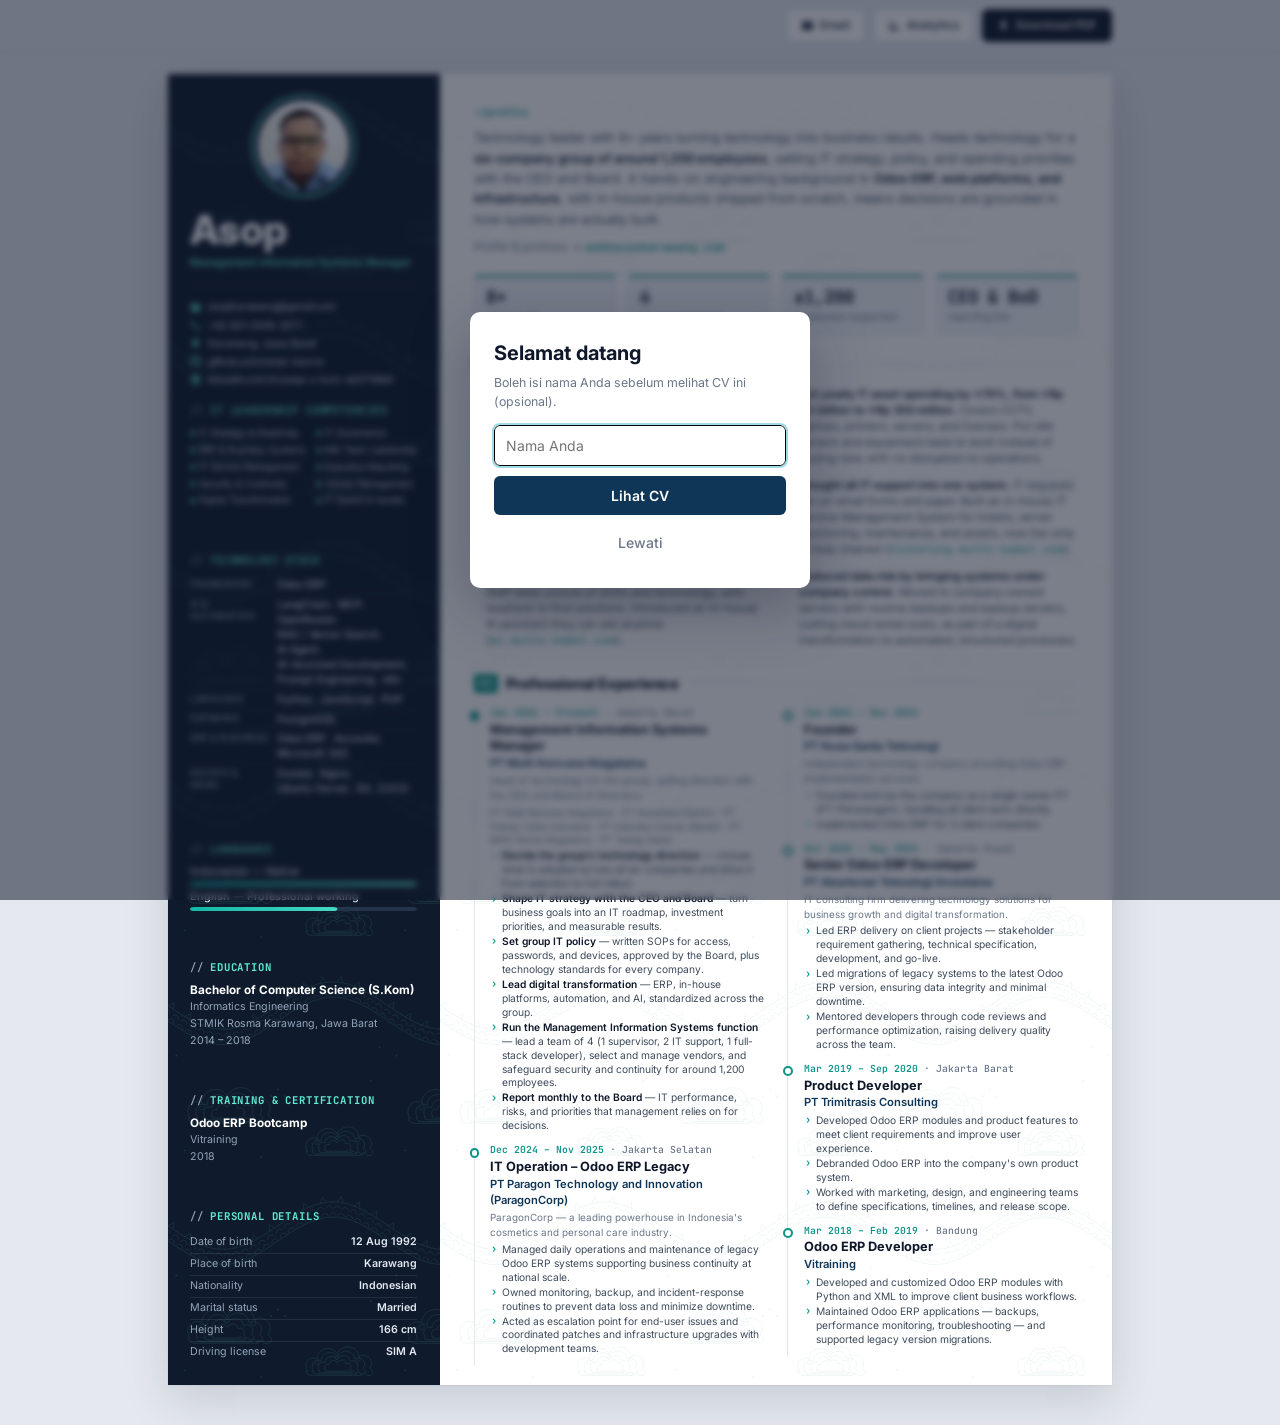
==== index.html @ 32ef5b6a "Revert professional headline under the name Restores the "Management Information Systems Manager" su" ====
<!DOCTYPE html>
<html lang="en">
<head>
<meta charset="UTF-8">
<meta name="viewport" content="width=device-width, initial-scale=1.0">
<title>Asop — Management Information Systems Manager</title>
<link rel="icon" type="image/svg+xml" href="data:image/svg+xml,%3Csvg xmlns='http://www.w3.org/2000/svg' viewBox='0 0 24 24'%3E%3Crect width='24' height='24' rx='5' fill='%230f3557'/%3E%3Cpath fill='%23fff' d='M6 4h8l4 4v12H6V4z' opacity='.95'/%3E%3Cpath fill='%230e8ba1' d='M14 4l4 4h-4V4z'/%3E%3Crect x='8' y='11' width='8' height='1.4' fill='%230f3557'/%3E%3Crect x='8' y='14' width='8' height='1.4' fill='%230f3557'/%3E%3Crect x='8' y='17' width='5' height='1.4' fill='%230f3557'/%3E%3C/svg%3E">
<meta name="description" content="Curriculum Vitae of Asop — Management Information Systems Manager with 8+ years in ERP, digital transformation, and in-house platforms, heading technology for a six-company group of around 1,200 employees.">
<meta name="author" content="Asop">
<meta property="og:title" content="Asop — Management Information Systems Manager">
<meta property="og:description" content="Management Information Systems Manager — 8+ years in ERP, digital transformation, and in-house platforms; heads technology for a six-company group.">
<meta property="og:type" content="profile">
<link rel="preconnect" href="https://fonts.googleapis.com">
<link rel="preconnect" href="https://fonts.gstatic.com" crossorigin>
<link href="https://fonts.googleapis.com/css2?family=Inter:wght@400;500;600;700;800&family=JetBrains+Mono:wght@500;600;700&display=swap" rel="stylesheet">
<style>
:root{
  --side:#0f1b2d;
  --side-2:#16263d;
  --side-ink:#e2e8f0;
  --side-soft:#94a3b8;
  --teal:#0d9488;
  --teal-lt:#5eead4;
  --navy:#0f3557;
  --ink:#0f172a;
  --body:#3f4b5c;
  --soft:#6b7789;
  --rule:#e2e8f0;
  --wash:#f1f5f9;
  --paper:#fff;
  --canvas:#e5e9ef;
  --mono:'JetBrains Mono',ui-monospace,SFMono-Regular,Menlo,Consolas,monospace;
  --scale:.84;
  --page-w:210mm;
  --side-w:72mm;
}
*{box-sizing:border-box;margin:0;padding:0}
html{-webkit-text-size-adjust:100%}
body{font-family:'Inter',-apple-system,BlinkMacSystemFont,'Segoe UI',Roboto,sans-serif;
  background:var(--canvas);color:var(--body);font-size:9pt;line-height:1.5;-webkit-font-smoothing:antialiased}
a{color:inherit}
*{-webkit-print-color-adjust:exact;print-color-adjust:exact}

/* ============ toolbar ============ */
.toolbar{position:sticky;top:0;z-index:20;background:rgba(229,233,239,.92);
  backdrop-filter:blur(8px);border-bottom:1px solid #d3dae3}
.toolbar-in{max-width:var(--page-w);margin:0 auto;padding:9px 0;display:flex;gap:8px;justify-content:flex-end}
.btn{font:inherit;font-size:11.5px;font-weight:500;display:inline-flex;align-items:center;gap:6px;
  padding:7px 14px;border-radius:6px;cursor:pointer;text-decoration:none;border:1px solid transparent}
.btn svg{width:13px;height:13px;fill:currentColor}
.btn-primary{background:var(--side);color:#fff}
.btn-primary:hover{background:#0a1322}
.btn-ghost{background:#fff;color:var(--side);border-color:#c9d2dd}
.btn-ghost:hover{background:#f4f7fa}

/* ============ sheet: sidebar gelap + kolom utama ============ */
.sheet{position:relative;width:var(--page-w);margin:22px auto 40px;background:var(--paper);
  display:grid;grid-template-columns:var(--side-w) 1fr;
  box-shadow:0 1px 2px rgba(15,23,42,.05),0 16px 44px rgba(15,23,42,.14)}
/* latar sidebar sebagai elemen terpisah: di print dibuat fixed supaya ada di setiap halaman */
/* sidebar setinggi kolom utama; isinya direntangkan supaya tidak ada area kosong */
.side{position:relative;background:var(--side) url(batik-naga.svg) 0 0/220px repeat;color:var(--side-ink);padding:12mm 6mm 12mm;display:flex;flex-direction:column}
.side-rest{flex:1;display:flex;flex-direction:column;justify-content:space-between}
.main{padding:12mm 11mm 12mm 10mm;min-width:0;background:url(batik-naga-light.svg) 0 0/220px repeat}

/* ---- sidebar ---- */
.portrait{width:36mm;height:36mm;margin:0 auto;border-radius:50%;overflow:hidden;
  box-shadow:0 0 0 1.2mm var(--side),0 0 0 1.7mm var(--teal-lt)}
.portrait img{width:100%;height:100%;object-fit:cover;display:block}
.name{margin-top:7mm;font-size:30pt;line-height:1;font-weight:800;color:#fff;letter-spacing:-.8px}
.role{margin-top:6px;font-size:7.8pt;font-weight:600;line-height:1.4;color:var(--teal-lt);white-space:nowrap;letter-spacing:0}
.side-block{margin-top:6mm}
.sh{font-family:var(--mono);font-size:8pt;font-weight:700;letter-spacing:.08em;text-transform:uppercase;
  color:var(--teal-lt);margin-bottom:3mm;display:flex;align-items:center;gap:6px}
.sh::before{content:"//";color:var(--side-soft);font-weight:500}
.contacts{display:flex;flex-direction:column;gap:5px;font-size:7.6pt;letter-spacing:-.1px;padding-top:5mm;border-top:1px solid rgba(255,255,255,.12)}
.contacts span{display:flex;align-items:center;gap:7px;color:var(--side-ink);word-break:break-all}
.contacts a{text-decoration:none}
.contacts a:hover{color:var(--teal-lt)}
.contacts svg{width:11px;height:11px;fill:var(--teal-lt);flex:0 0 11px}
.skill{margin-bottom:4.5px}
.skill-name{font-size:8.1pt;color:var(--side-ink);line-height:1.3;font-weight:500}
.meter{display:block;width:100%;height:4px;margin-top:3px}
.tags{display:flex;flex-wrap:wrap;gap:4px}
.lead{list-style:none;font-size:7.8pt;line-height:1.45;color:var(--side-ink)}
.lead li{position:relative;padding:2.4px 0 2.4px 3.2mm;border-bottom:1px solid rgba(255,255,255,.08)}
.lead li:last-child{border-bottom:0}
.lead li::before{content:"";position:absolute;left:.2mm;top:50%;width:1.3mm;height:1.3mm;margin-top:-.65mm;transform:rotate(45deg);background:var(--teal-lt)}
.side .tag{font-family:var(--mono);font-size:7.2pt;font-weight:500;color:var(--side-ink);background:var(--side-2);
  border:1px solid #2a3c56;border-radius:3px;padding:1.5px 5px;line-height:1.4}
.stack-group{display:grid;grid-template-columns:21mm minmax(0,1fr);gap:2mm;padding:2.4px 0;border-bottom:1px solid rgba(255,255,255,.08)}
.stack-group:last-child{border-bottom:0}
.stack-label{font-size:6.6pt;font-weight:600;letter-spacing:.06em;text-transform:uppercase;color:var(--side-soft);line-height:1.45;padding-top:.6px}
.stack .tags{display:block;font-size:7.8pt;line-height:1.45;color:var(--side-ink)}
.side .stack .tag{display:inline-block;font:inherit;font-weight:500;color:inherit;background:none;border:0;padding:0;white-space:nowrap}
.side .stack .tag:not(:last-child){margin-right:.45em}
.side .stack .tag:not(:last-child)::after{content:",";color:var(--side-soft)}
.edu-title{font-size:8.8pt;font-weight:700;color:#fff;line-height:1.3}
.edu-meta{font-size:8pt;color:var(--side-soft);margin-top:1px}
.fact{display:flex;justify-content:space-between;gap:6px;font-size:8pt;padding:2.5px 0;border-bottom:1px solid rgba(255,255,255,.08)}
.fact:last-child{border-bottom:0}
.fact dt{color:var(--side-soft)}
.fact dd{color:var(--side-ink);font-weight:600;text-align:right}

/* ---- main ---- */
section{margin-bottom:7mm}
section:last-child{margin-bottom:0}
.kicker{font-family:var(--mono);font-size:8pt;font-weight:600;color:var(--teal);margin-bottom:2mm}
.tagline{font-size:9.6pt;line-height:1.6;color:var(--body)}
.tagline b{color:var(--ink);font-weight:600}
.portfolio-link{margin-top:2mm;font-size:8.6pt;color:var(--soft)}
.portfolio-link a{font-family:var(--mono);font-weight:600;color:var(--teal);text-decoration:none}
.portfolio-link a:hover{text-decoration:underline}
.glance{margin-top:5mm;display:grid;grid-template-columns:repeat(4,1fr);gap:3mm}
.glance div{border:1px solid var(--rule);border-top:2px solid var(--teal);border-radius:3px;padding:2.6mm 3mm;background:var(--wash)}
.glance b{display:block;font-family:var(--mono);font-size:13pt;font-weight:700;color:var(--ink);line-height:1.15;white-space:nowrap}
.glance span{display:block;margin-top:2px;font-size:7.6pt;color:var(--soft)}
h2.sec{display:flex;align-items:center;gap:8px;font-size:11pt;font-weight:800;color:var(--ink);
  letter-spacing:-.1px;margin-bottom:4mm}
h2.sec i{font-style:normal;font-family:var(--mono);font-size:8.4pt;font-weight:700;color:#fff;background:var(--teal);
  border-radius:3px;padding:1px 5px}
h2.sec .sec-at{font-family:var(--mono);font-size:7.6pt;font-weight:500;color:var(--soft)}
h2.sec::after{content:"";flex:1;height:1px;background:var(--rule)}

.ach{list-style:none}
.ach li{padding:2.3mm 0;border-top:1px dashed var(--rule)}
.ach li:first-child{border-top:0;padding-top:0}
.ach p{position:relative;padding-left:12px;font-size:8.9pt;line-height:1.5}
.ach a{white-space:nowrap}
.ach p::before{content:"\203A";position:absolute;left:1px;top:-.5px;color:var(--teal);font-weight:700;font-family:var(--mono)}
.ach b{color:var(--ink);font-weight:600}
.ach a{color:var(--teal);text-decoration:none;font-family:var(--mono);font-size:8.3pt}

/* timeline */
.timeline{position:relative;padding-left:6mm}
.timeline::before{content:"";position:absolute;left:1.2mm;top:1.5mm;bottom:2mm;width:1.5px;background:var(--rule)}
.entry{position:relative;padding-bottom:4.5mm}
.entry:last-child{padding-bottom:0}
.entry::before{content:"";position:absolute;left:-6mm;top:1.2mm;width:2.6mm;height:2.6mm;border-radius:50%;
  background:#fff;border:2px solid var(--teal);box-sizing:border-box}
.tl-col:first-child .entry:first-child::before{background:var(--teal)}
.tl-col + .tl-col{padding-top:4.5mm}
.entry-when{font-family:var(--mono);font-size:7.3pt;font-weight:600;color:var(--teal)}
.entry-when span{color:var(--soft);font-weight:500}
.entry-when span::before{content:" · "}
.entry-title{font-size:9.6pt;font-weight:700;color:var(--ink);line-height:1.3;margin-top:1px}
.entry-org{font-size:8.4pt;font-weight:600;color:var(--navy)}
.entry-note{font-size:7.8pt;color:var(--soft);margin-top:1px}
.entry-when,.entry-title,.entry-org,.entry-note{break-after:avoid;page-break-after:avoid}
.entry ul{list-style:none;margin-top:2mm}
.entry li{position:relative;padding-left:12px;margin-bottom:2px;font-size:8.2pt;line-height:1.5;break-inside:avoid;page-break-inside:avoid}
.entry li::before{content:"\203A";position:absolute;left:1px;top:-.5px;color:var(--teal);font-weight:700;font-family:var(--mono)}
.entry li b{color:var(--ink);font-weight:600}
.entry-cos{display:flex;flex-wrap:wrap;gap:4px;margin-top:2mm}
.main .tag{font-family:var(--mono);font-size:7.2pt;font-weight:500;color:var(--navy);background:var(--wash);
  border:1px solid #d5dee8;border-radius:3px;padding:1px 5px}


/* ============ tata letak PDF satu lembar; web desktop memakai tata letak yang sama ============ */
@media print, screen and (min-width:821px){
  .side{padding:7mm 6mm 6mm}
  .side-rest{justify-content:space-between}
  .portrait{width:24mm;height:24mm}
  .stack-group{padding:1.8px 0}
  .name{margin-top:5mm}
  .side-block{margin-top:3.8mm}
  .lead{display:grid;grid-template-columns:auto auto;justify-content:space-between;column-gap:1.8mm;font-size:6.8pt;line-height:1.4}
  .lead li{padding:1.6px 0 1.6px 2.2mm;white-space:nowrap}
  .lead li:nth-last-child(2){border-bottom:0}
  .lead li::before{width:1mm;height:1mm;margin-top:-.5mm}
  .contacts{padding-top:3.5mm;gap:3px}
  .sh{margin-bottom:2mm}
  .glance{margin-bottom:4mm}
  .intro{margin-bottom:5mm}
  section{margin-bottom:5mm}
  .main{padding:8mm 9mm 5mm 9mm}
  .ach{display:grid;grid-template-columns:1fr 1fr;column-gap:6mm}
  .ach li:nth-child(2){border-top:0;padding-top:0}
  .ach p{font-size:8.4pt;line-height:1.42}
  .entry{padding-bottom:4.2mm}
  .entry ul{margin-top:.8mm}
  .entry li{margin-bottom:1px}
  h2.sec{margin-bottom:3mm}
  .ach li{padding:1.4mm 0}
  .entry li{line-height:1.42}
  /* pengalaman dua kolom, 3 jabatan terbaru kiri dan 3 sebelumnya kanan, lengkap dengan deskripsi */
  .timeline{display:grid;grid-template-columns:1fr 1fr;column-gap:6mm;padding-left:0;align-items:start}
  .timeline::before{display:none}
  .tl-col + .tl-col{padding-top:0}
  .timeline .entry{padding:0 0 2.4mm 4mm;border-left:1.5px solid var(--rule)}
  .timeline .entry::before{left:-1.35mm}
  .timeline .np{display:block !important}
  .timeline .entry-cos{display:block;margin-top:1mm;font-size:6.9pt;line-height:1.45;color:var(--soft)}
  .timeline .entry-cos .tag{display:inline;padding:0;border:0;background:none;font:inherit;color:inherit}
  .timeline .entry-cos .tag:not(:last-child)::after{content:" · "}
  .timeline .entry li{font-size:7.7pt;line-height:1.36}
  .timeline .entry-note{font-size:7.4pt}
}
/* web desktop: lembar selebar versi PDF sebelum diperkecil, jadi isinya sama persis dengan PDF */
@media screen and (min-width:821px){
  :root{--page-w:calc(210mm / var(--scale))}
}
@media screen and (min-width:821px) and (max-width:1000px){
  .sheet{zoom:var(--scale)}
  .toolbar-in{max-width:210mm}
}
/* ============ layar sempit ============ */
@media screen and (max-width:820px){
  :root{--page-w:100%}
  body{font-size:10.5pt}
  .toolbar-in{padding:9px 14px;flex-wrap:wrap}
  .sheet{display:flex;flex-direction:column;margin:0;box-shadow:none}
  .side{display:contents}
  .side-top{order:1;background:var(--side) url(batik-naga.svg) 0 0/220px repeat;color:var(--side-ink);padding:28px 20px 24px}
  .main{order:2;padding:24px 20px}
  .side-rest{display:block;order:3;background:var(--side) url(batik-naga.svg) 0 0/220px repeat;color:var(--side-ink);padding:4px 20px 30px}
  .side-rest .side-block{margin-top:24px}
  .portrait{width:100px;height:100px;margin:0}
  .name{margin-top:18px}
  .role{font-size:10pt;white-space:normal}
  .contacts{font-size:10pt;margin-top:20px}
  .glance{grid-template-columns:repeat(2,1fr)}
  .ach p,.entry li,.tagline{font-size:10.5pt}
  .skill-name,.fact,.edu-meta{font-size:10pt}
  .stack-group{grid-template-columns:34% 1fr}
  .stack-label{font-size:8.5pt}
  .stack .tags{font-size:10pt}
  .lead{font-size:10pt}
  .side .tag,.main .tag{font-size:9pt}
}

/* ============ visitor gate ============ */
.gate-overlay{position:fixed;inset:0;background:rgba(15,23,42,.55);backdrop-filter:blur(3px);
  display:none;align-items:center;justify-content:center;z-index:100;padding:20px}
.gate-overlay.open{display:flex}
.gate-card{background:#fff;border-radius:10px;max-width:340px;width:100%;padding:26px 24px;
  box-shadow:0 20px 60px rgba(15,23,42,.3)}
.gate-card h3{font-size:15pt;font-weight:700;color:var(--ink);margin-bottom:6px}
.gate-card p{font-size:9.3pt;color:var(--soft);line-height:1.5;margin-bottom:14px}
.gate-card input{width:100%;font:inherit;font-size:10.5pt;padding:9px 11px;border:1px solid var(--rule);
  border-radius:6px;margin-bottom:10px}
.gate-card input:focus{outline:2px solid #9fdbe6;border-color:var(--accent)}
.gate-card button{width:100%;font:inherit;font-size:10.5pt;font-weight:600;padding:9px;border:none;
  border-radius:6px;background:var(--navy);color:#fff;cursor:pointer}
.gate-card button:hover{background:var(--navy-deep)}
.gate-card button:disabled{opacity:.6;cursor:default}
.gate-error{font-size:8.6pt;color:#c0392b;margin:-4px 0 10px}
.gate-card .gate-skip{margin-top:8px;background:none;color:var(--soft);font-weight:500}
.gate-card .gate-skip:hover{background:none;color:var(--ink);text-decoration:underline}

/* ============ analytics modal ============ */
.log-overlay{position:fixed;inset:0;background:rgba(15,23,42,.55);backdrop-filter:blur(3px);
  display:none;align-items:center;justify-content:center;z-index:100;padding:20px}
.log-overlay.open{display:flex}
.log-card{background:#fff;border-radius:10px;max-width:760px;width:100%;max-height:80vh;
  display:flex;flex-direction:column;box-shadow:0 20px 60px rgba(15,23,42,.3)}
.log-head{display:flex;justify-content:space-between;align-items:center;padding:16px 20px;
  border-bottom:1px solid var(--rule)}
.log-head h3{font-size:13pt;font-weight:700;color:var(--ink)}
.log-close{background:none;border:none;font-size:18px;color:var(--soft);cursor:pointer;line-height:1;padding:4px}
.log-close:hover{color:var(--ink)}
.log-actions{display:flex;align-items:center;gap:10px}
.log-del,.log-clear{font:inherit;font-size:8.4pt;font-weight:600;color:#b42318;background:#fff;border:1px solid #f1c4bf;
  border-radius:5px;padding:3px 9px;cursor:pointer;white-space:nowrap}
.log-del:hover,.log-clear:hover{background:#fef3f2}
.log-del:disabled,.log-clear:disabled{opacity:.5;cursor:default}
.log-body{overflow:auto;padding:0 20px 20px}
.pdf-card{max-width:860px;max-height:92vh}
.pdf-actions{display:flex;align-items:center;gap:8px}
.pdf-body{overflow:auto;background:#e5e9ef;padding:16px;display:flex;flex-direction:column;align-items:center;gap:14px;border-radius:0 0 10px 10px}
.pdf-body img{display:block;width:100%;max-width:794px;height:auto;background:#fff;box-shadow:0 4px 18px rgba(15,23,42,.18)}
.log-table{width:100%;border-collapse:collapse;font-size:8.6pt}
.log-table th{text-align:left;padding:7px 8px;border-bottom:2px solid var(--rule);color:var(--navy);
  font-weight:700;white-space:nowrap;position:sticky;top:0;background:#fff}
.log-table td{padding:6px 8px;border-bottom:1px solid var(--rule);color:var(--body);
  white-space:nowrap}
.log-table td.ua{white-space:normal;word-break:break-all;min-width:220px}
.log-empty,.log-loading,.log-error{padding:20px;text-align:center;color:var(--soft);font-size:9.3pt}
.log-warn{color:#b42318;background:#fef3f2;border-bottom:1px solid #fecdca;padding:10px 14px;text-align:left}

/* ============ print — A4 ============ */
@page{size:A4;margin:0}
@media print{
  /* latar halaman: kolom sidebar gelap penuh di setiap halaman */
  html{background:linear-gradient(90deg,#0f1b2d calc(var(--side-w) * var(--scale)),#fff 0)}
  body{background:transparent}
  .toolbar,.gate-overlay,.log-overlay,.pdf-overlay{display:none !important}
  .sheet{width:calc(210mm / var(--scale));zoom:var(--scale);margin:0;box-shadow:none}
  /* latar sidebar digambar di sheet agar tersambung di semua halaman */
  .sheet{background:transparent}
  .side{background:url(batik-naga.svg) 0 0/220px repeat transparent}
  .main{background:url(batik-naga-light.svg) 0 0/220px repeat transparent}
  .stack-group{break-inside:avoid}
  .side,.main{-webkit-box-decoration-break:clone;box-decoration-break:clone}
  a{text-decoration:none}
  h2.sec,.sh{break-after:avoid;page-break-after:avoid}
  .ach li,.skill,.fact,.glance,.edu-title{break-inside:avoid;page-break-inside:avoid}
  .np{display:none !important}
}

</style>
</head>
<body>

<div class="log-overlay pdf-overlay" id="pdfOverlay" onclick="if(event.target===this)closePdfPreview()">
  <div class="log-card pdf-card">
    <div class="log-head">
      <h3>Preview CV</h3>
      <div class="pdf-actions">
        <a class="btn btn-ghost" href="Asop-CV-ATS.pdf" download="Asop-CV-ATS.pdf" title="Plain one-column version for online job portals">ATS version</a>
        <a class="btn btn-primary" href="Asop-CV.pdf" download="Asop-CV.pdf">
          <svg viewBox="0 0 24 24"><path d="M5 20h14v-2H5v2zM19 9h-4V3H9v6H5l7 7 7-7z"/></svg>Download</a>
        <button class="log-close" type="button" onclick="closePdfPreview()" aria-label="Tutup">&times;</button>
      </div>
    </div>
    <div class="pdf-body">
      <img src="cv-preview-1.jpg" alt="CV" width="1240" height="1754" loading="lazy">
    </div>
  </div>
</div>
<svg width="0" height="0" style="position:absolute" aria-hidden="true"><defs>
<linearGradient id="gbar" gradientUnits="userSpaceOnUse" x1="0" y1="0" x2="100" y2="0"><stop offset="0" stop-color="#14b8a6"/><stop offset="1" stop-color="#5eead4"/></linearGradient>
</defs></svg>

<div class="toolbar">
  <div class="toolbar-in">
    <a class="btn btn-ghost" href="mailto:asopkarawang@gmail.com">
      <svg viewBox="0 0 24 24"><path d="M20 4H4a2 2 0 00-2 2v12a2 2 0 002 2h16a2 2 0 002-2V6a2 2 0 00-2-2zm0 4l-8 5-8-5V6l8 5 8-5v2z"/></svg>Email</a>
    <button class="btn btn-ghost" onclick="openVisitorLog()">
      <svg viewBox="0 0 24 24"><path d="M3 3v18h18v-2H5V3H3zm4 14h2v-6H7v6zm4 0h2V7h-2v10zm4 0h2v-4h-2v4z"/></svg>Analytics</button>
    <button class="btn btn-primary" type="button" onclick="openPdfPreview()">
      <svg viewBox="0 0 24 24"><path d="M5 20h14v-2H5v2zM19 9h-4V3H9v6H5l7 7 7-7z"/></svg>Download PDF</button>
  </div>
</div>

<article class="sheet">

  <aside class="side">
    <div class="side-top">
      <figure class="portrait"><img src="photo.jpg" alt="Portrait of Asop" width="500" height="500"></figure>
      <h1 class="name">Asop</h1>
      <div class="role">Management Information Systems Manager</div>
      <div class="side-block contacts">
      <span><svg viewBox="0 0 24 24"><path d="M20 4H4a2 2 0 00-2 2v12a2 2 0 002 2h16a2 2 0 002-2V6a2 2 0 00-2-2zm0 4l-8 5-8-5V6l8 5 8-5v2z"/></svg><a href="mailto:asopkarawang@gmail.com">asopkarawang@gmail.com</a></span>
      <span><svg viewBox="0 0 24 24"><path d="M6.6 10.8a15.1 15.1 0 006.6 6.6l2.2-2.2c.3-.3.7-.4 1-.2 1.2.4 2.4.6 3.6.6.6 0 1 .4 1 1V20c0 .6-.4 1-1 1C10.6 21 3 13.4 3 4c0-.6.4-1 1-1h3.5c.6 0 1 .4 1 1 0 1.3.2 2.5.6 3.6.1.3 0 .7-.2 1l-2.3 2.2z"/></svg><a href="tel:+6282125093077">+62 821-2509-3077</a></span>
      <span><svg viewBox="0 0 24 24"><path d="M12 2C8.1 2 5 5.1 5 9c0 5.2 7 13 7 13s7-7.8 7-13c0-3.9-3.1-7-7-7zm0 9.5A2.5 2.5 0 1112 6.5a2.5 2.5 0 010 5z"/></svg>Karawang, Jawa Barat</span>
      <span><svg viewBox="0 0 24 24"><path d="M12 .5A11.5 11.5 0 00.5 12a11.5 11.5 0 007.9 10.9c.6.1.8-.2.8-.6v-2c-3.2.7-3.9-1.5-3.9-1.5-.5-1.4-1.3-1.7-1.3-1.7-1-.7.1-.7.1-.7 1.1.1 1.7 1.2 1.7 1.2 1 1.8 2.7 1.3 3.4 1 .1-.8.4-1.3.7-1.6-2.6-.3-5.3-1.3-5.3-5.7 0-1.3.4-2.3 1.2-3.1-.1-.3-.5-1.5.1-3.1 0 0 1-.3 3.2 1.2a11 11 0 015.8 0C17.1 4.8 18.1 5.1 18.1 5.1c.6 1.6.2 2.8.1 3.1.8.8 1.2 1.8 1.2 3.1 0 4.4-2.7 5.4-5.3 5.7.4.4.8 1.1.8 2.2v3.3c0 .4.2.7.8.6A11.5 11.5 0 0023.5 12 11.5 11.5 0 0012 .5z"/></svg><a href="https://github.com/asop-source" target="_blank" rel="noopener">github.com/asop-source</a></span>
      <span><svg viewBox="0 0 24 24"><path d="M19 3H5a2 2 0 00-2 2v14a2 2 0 002 2h14a2 2 0 002-2V5a2 2 0 00-2-2zM8.3 18.3H5.7V9.8h2.6v8.5zM7 8.6a1.5 1.5 0 110-3 1.5 1.5 0 010 3zm11.3 9.7h-2.6v-4.1c0-1-.4-1.7-1.3-1.7-.7 0-1.1.5-1.3 1-.1.2-.1.4-.1.7v4.1h-2.6s0-6.9 0-8.5h2.6V11c.3-.5 1-1.3 2.4-1.3 1.8 0 3 1.2 3 3.6v5z"/></svg><a href="https://www.linkedin.com/in/asop-s-kom-a03758b6" target="_blank" rel="noopener">linkedin.com/in/asop-s-kom-a03758b6</a></span>
      </div>
    </div>

    <div class="side-rest">
      <div class="side-block">
        <h3 class="sh">IT Leadership Competencies</h3>
        <ul class="lead">
          <li>IT Strategy &amp; Roadmap</li>
          <li>IT Governance</li>
          <li>ERP &amp; Business Systems</li>
          <li>MIS Team Leadership</li>
          <li>IT Service Management</li>
          <li>Executive Reporting</li>
          <li>Security &amp; Continuity</li>
          <li>Vendor Management</li>
          <li>Digital Transformation</li>
          <li>IT Spend &amp; Assets</li>
        </ul>
      </div>

      <div class="side-block">
        <h3 class="sh">Technology Stack</h3>
        <div class="stack">
          <div class="stack-group"><div class="stack-label">Framework</div><div class="tags"><span class="tag">Odoo ERP</span></div></div>
          <div class="stack-group"><div class="stack-label">AI &amp; Automation</div><div class="tags"><span class="tag">LangChain</span><span class="tag">MCP</span><span class="tag">OpenRouter</span><span class="tag">RAG / Vector Search</span><span class="tag">AI Agent</span><span class="tag">AI-Assisted Development</span><span class="tag">Prompt Engineering</span><span class="tag">n8n</span></div></div>
          <div class="stack-group"><div class="stack-label">Language</div><div class="tags"><span class="tag">Python</span><span class="tag">JavaScript</span><span class="tag">PHP</span></div></div>
          <div class="stack-group"><div class="stack-label">Database</div><div class="tags"><span class="tag">PostgreSQL</span></div></div>
          <div class="stack-group"><div class="stack-label">ERP &amp; Business</div><div class="tags"><span class="tag">Odoo ERP</span><span class="tag">Accurate</span><span class="tag">Microsoft 365</span></div></div>
          <div class="stack-group"><div class="stack-label">DevOps &amp; Infra</div><div class="tags"><span class="tag">Docker</span><span class="tag">Nginx</span><span class="tag">Ubuntu Server</span><span class="tag">Git</span><span class="tag">CI/CD</span></div></div>
        </div>
      </div>

      <div class="side-block">
        <h3 class="sh">Languages</h3>
          <div class="skill"><div class="skill-name">Indonesian &mdash; Native</div><svg class="meter" viewBox="0 0 100 4" preserveAspectRatio="none" aria-hidden="true"><rect width="100" height="4" rx="2" fill="#24344b"/><rect width="100" height="4" rx="2" fill="url(#gbar)"/></svg></div>
          <div class="skill"><div class="skill-name">English &mdash; Professional working</div><svg class="meter" viewBox="0 0 100 4" preserveAspectRatio="none" aria-hidden="true"><rect width="100" height="4" rx="2" fill="#24344b"/><rect width="65" height="4" rx="2" fill="url(#gbar)"/></svg></div>
      
      </div>

      <div class="side-block">
        <h3 class="sh">Education</h3>
        <div class="edu-title">Bachelor of Computer Science (S.Kom)</div>
        <div class="edu-meta">Informatics Engineering</div>
        <div class="edu-meta">STMIK Rosma Karawang, Jawa Barat</div>
        <div class="edu-meta">2014 &ndash; 2018</div>
      </div>

      <div class="side-block">
        <h3 class="sh">Training &amp; Certification</h3>
        <div class="edu-title">Odoo ERP Bootcamp</div>
        <div class="edu-meta">Vitraining</div>
        <div class="edu-meta">2018</div>
      </div>

      <div class="side-block">
        <h3 class="sh">Personal Details</h3>
        <dl>
          <div class="fact"><dt>Date of birth</dt><dd>12 Aug 1992</dd></div>
          <div class="fact"><dt>Place of birth</dt><dd>Karawang</dd></div>
          <div class="fact"><dt>Nationality</dt><dd>Indonesian</dd></div>
          <div class="fact"><dt>Marital status</dt><dd>Married</dd></div>
          <div class="fact"><dt>Height</dt><dd>166 cm</dd></div>
          <div class="fact"><dt>Driving license</dt><dd>SIM A</dd></div>
        </dl>
      </div>
    </div>
  </aside>

  <main class="main">
    <section class="intro">
      <div class="kicker">~/profile</div>
      <p class="tagline">Technology leader with 8+ years turning technology into business results. Heads technology for a <b>six-company group of around 1,200 employees</b>, setting IT strategy, policy, and spending priorities with the CEO and Board. A hands-on engineering background in <b>Odoo ERP, web platforms, and infrastructure</b>, with in-house products shipped from scratch, means decisions are grounded in how systems are actually built.</p>
      <p class="portfolio-link">Profile &amp; portfolio <span aria-hidden="true">&rarr;</span> <a href="https://webhousekarawang.com" target="_blank" rel="noopener">webhousekarawang.com</a></p>
      <div class="glance">
        <div><b>8+</b><span>years in IT</span></div>
        <div><b>6</b><span>group companies</span></div>
        <div><b>±1,200</b><span>employees supported</span></div>
        <div><b>CEO&nbsp;&amp;&nbsp;BoD</b><span>reporting line</span></div>
      </div>
    </section>

    <section>
      <h2 class="sec"><i>01</i>Key Results<span class="sec-at">at PT Multi Kencana Niagatama</span></h2>
      <ul class="ach">
        <li><p><b>Built a flagship loyalty program to grow sales.</b> The company needed to keep installers loyal to its products. Led the in-house build of a nationwide loyalty program for them, now rolling out (<a href="https://gebyar.multi-kabel.com" target="_blank" rel="noopener">gebyar.multi-kabel.com</a>).</p></li>
        <li><p><b>Cut yearly IT asset spending by &plusmn;70%, from &plusmn;Rp 1.2 billion to &plusmn;Rp 350 million.</b> Covers CCTV, laptops, printers, servers, and licenses. Put idle servers and equipment back to work instead of buying new, with no disruption to operations.</p></li>
        <li><p><b>Led the decision to stop paying for Odoo Enterprise licenses.</b> Moved the group to self-hosted Odoo Community with no disruption to operations, ending yearly license fees while keeping every business function.</p></li>
        <li><p><b>Brought all IT support into one system.</b> IT requests ran on email forms and paper. Built an in-house IT Service Management System for tickets, server monitoring, maintenance, and assets, now the only IT help channel (<a href="https://ticketing.multi-kabel.com" target="_blank" rel="noopener">ticketing.multi-kabel.com</a>).</p></li>
        <li><p><b>Helped employees solve problems on their own.</b> Staff were unsure of SOPs and technology, with nowhere to find solutions. Introduced an in-house AI assistant they can ask anytime (<a href="https://ai.multi-kabel.com" target="_blank" rel="noopener">ai.multi-kabel.com</a>).</p></li>
        <li><p><b>Reduced data risk by bringing systems under company control.</b> Moved to company-owned servers with routine backups and backup servers, cutting cloud rental costs, as part of a digital transformation to automated, structured processes.</p></li>
      </ul>
    </section>

    <section>
      <h2 class="sec"><i>02</i>Professional Experience</h2>
      <div class="timeline">
      <div class="tl-col">
      <div class="entry">
        <div class="entry-when">Jan 2026 &ndash; Present<span>Jakarta Barat</span></div>
        <div>
          <div class="entry-title">Management Information Systems Manager</div>
          <div class="entry-org">PT Multi Kencana Niagatama</div>
          <div class="entry-note">Head of technology for the group, setting direction with the CEO and Board of Directors.</div>
          <div class="entry-cos">
            <span class="tag">PT Multi Kencana Niagatama</span><span class="tag">PT Nusantara Electric</span><span class="tag">PT Pulung Cable Indonesia</span>
            <span class="tag">PT Indoreka Sukses Mandiri</span><span class="tag">PT MKN Global Niagatama</span><span class="tag">PT Terang Kabel</span>
          </div>
          <ul>
            <li><b>Decide the group's technology direction</b> &mdash; choose what is adopted across all six companies and drive it from selection to full rollout.</li>
            <li><b>Shape IT strategy with the CEO and Board</b> &mdash; turn business goals into an IT roadmap, investment priorities, and measurable results.</li>
            <li><b>Set group IT policy</b> &mdash; written SOPs for access, passwords, and devices, approved by the Board, plus technology standards for every company.</li>
            <li><b>Lead digital transformation</b> &mdash; ERP, in-house platforms, automation, and AI, standardized across the group.</li>
            <li><b>Run the Management Information Systems function</b> &mdash; lead a team of 4 (1 supervisor, 2 IT support, 1 full-stack developer), select and manage vendors, and safeguard security and continuity for around 1,200 employees.</li>
            <li><b>Report monthly to the Board</b> &mdash; IT performance, risks, and priorities that management relies on for decisions.</li>
          </ul>
        </div>
      </div>

      <div class="entry">
        <div class="entry-when">Dec 2024 &ndash; Nov 2025<span>Jakarta Selatan</span></div>
        <div>
          <div class="entry-title">IT Operation &ndash; Odoo ERP Legacy</div>
          <div class="entry-org">PT Paragon Technology and Innovation (ParagonCorp)</div>
          <div class="entry-note np">ParagonCorp &mdash; a leading powerhouse in Indonesia's cosmetics and personal care industry.</div>
          <ul>
            <li>Managed daily operations and maintenance of legacy Odoo ERP systems supporting business continuity at national scale.</li>
            <li class="np">Owned monitoring, backup, and incident-response routines to prevent data loss and minimize downtime.</li>
            <li class="np">Acted as escalation point for end-user issues and coordinated patches and infrastructure upgrades with development teams.</li>
          </ul>
        </div>
      </div>

      </div>
      <div class="tl-col">
      <div class="entry">
        <div class="entry-when">Jun 2024 &ndash; Nov 2024</div>
        <div>
          <div class="entry-title">Founder</div>
          <div class="entry-org">PT Nusa Garda Teknologi</div>
          <div class="entry-note">Independent technology company providing Odoo ERP implementation services.</div>
          <ul>
            <li>Founded and ran the company as a single-owner PT (PT Perorangan), handling all client work directly.</li>
            <li>Implemented Odoo ERP for 3 client companies.</li>
          </ul>
        </div>
      </div>

      <div class="entry">
        <div class="entry-when">Oct 2020 &ndash; May 2024<span>Jakarta Pusat</span></div>
        <div>
          <div class="entry-title">Senior Odoo ERP Developer</div>
          <div class="entry-org">PT Akselerasi Teknologi Investama</div>
          <div class="entry-note np">IT consulting firm delivering technology solutions for business growth and digital transformation.</div>
          <ul>
            <li>Led ERP delivery on client projects &mdash; stakeholder requirement gathering, technical specification, development, and go-live.</li>
            <li class="np">Led migrations of legacy systems to the latest Odoo ERP version, ensuring data integrity and minimal downtime.</li>
            <li class="np">Mentored developers through code reviews and performance optimization, raising delivery quality across the team.</li>
          </ul>
        </div>
      </div>

      <div class="entry">
        <div class="entry-when">Mar 2019 &ndash; Sep 2020<span>Jakarta Barat</span></div>
        <div>
          <div class="entry-title">Product Developer</div>
          <div class="entry-org">PT Trimitrasis Consulting</div>
          <ul>
            <li>Developed Odoo ERP modules and product features to meet client requirements and improve user experience.</li>
            <li>Debranded Odoo ERP into the company's own product system.</li>
            <li class="np">Worked with marketing, design, and engineering teams to define specifications, timelines, and release scope.</li>
          </ul>
        </div>
      </div>

      <div class="entry">
        <div class="entry-when">Mar 2018 &ndash; Feb 2019<span>Bandung</span></div>
        <div>
          <div class="entry-title">Odoo ERP Developer</div>
          <div class="entry-org">Vitraining</div>
          <ul>
            <li>Developed and customized Odoo ERP modules with Python and XML to improve client business workflows.</li>
            <li class="np">Maintained Odoo ERP applications &mdash; backups, performance monitoring, troubleshooting &mdash; and supported legacy version migrations.</li>
          </ul>
        </div>
      </div>
      </div>
      </div>
    </section>
  </main>

</article>

<div class="gate-overlay open" id="gateOverlay">
  <div class="gate-card">
    <h3>Selamat datang</h3>
    <p>Boleh isi nama Anda sebelum melihat CV ini (opsional).</p>
    <form id="gateForm">
      <input type="text" id="gateName" placeholder="Nama Anda" required autofocus>
      <button type="submit">Lihat CV</button>
      <button type="button" class="gate-skip" id="gateSkip">Lewati</button>
    </form>
  </div>
</div>

<div class="gate-overlay" id="loginOverlay">
  <div class="gate-card">
    <h3>Analytics Login</h3>
    <p>Masuk untuk melihat visitor log.</p>
    <form id="loginForm">
      <input type="password" id="loginPassword" placeholder="Password" required autofocus>
      <div class="gate-error" id="loginError" style="display:none">Password salah.</div>
      <button type="submit">Masuk</button>
    </form>
  </div>
</div>

<div class="log-overlay" id="logOverlay">
  <div class="log-card">
    <div class="log-head">
      <h3>Visitor Log</h3>
      <div class="log-actions">
        <button class="log-clear" id="logClear" type="button" style="display:none">Hapus semua</button>
        <button class="log-close" onclick="closeVisitorLog()">&times;</button>
      </div>
    </div>
    <div class="log-body" id="logBody">
      <div class="log-loading">Memuat...</div>
    </div>
  </div>
</div>

<script>
(function(){
  var LOG_URL = 'https://script.google.com/macros/s/AKfycbz_0W2CrD6tjzecNxece0H1prec7SXt2p-e9f4XRQWCsHjh2AJFbtSjxO95jjweRNjf/exec';

  // pengunjung mengisi nama sekali per sesi, lalu kunjungan dicatat (tanpa lokasi)
  var overlay = document.getElementById('gateOverlay');
  var form = document.getElementById('gateForm');
  var logged = false;
  try { logged = !!sessionStorage.getItem('cvVisitorLogged'); } catch (e) {}
  if (logged) overlay.classList.remove('open');

  form.addEventListener('submit', function(e){
    e.preventDefault();
    var name = document.getElementById('gateName').value.trim();
    if (!name) return;
    logVisit(name);
  });

  document.getElementById('gateSkip').addEventListener('click', function(){
    logVisit('(tanpa nama)');
  });

  function logVisit(name){
    try { sessionStorage.setItem('cvVisitorLogged', '1'); } catch (e) {}
    overlay.classList.remove('open');
    fetch(LOG_URL, {
      method: 'POST',
      mode: 'no-cors',
      headers: {'Content-Type': 'text/plain'},
      body: JSON.stringify({
        name: name,
        referrer: document.referrer || '(direct)',
        userAgent: navigator.userAgent,
        location: ''
      })
    }).catch(function(){});
  }

  var logOverlay = document.getElementById('logOverlay');
  var logBody = document.getElementById('logBody');

  function escapeHtml(str){
    return String(str == null ? '' : str).replace(/[&<>"']/g, function(c){
      return {'&':'&amp;','<':'&lt;','>':'&gt;','"':'&quot;',"'":'&#39;'}[c];
    });
  }

  function renderRows(rows){
    if (!rows.length) {
      logBody.innerHTML = '<div class="log-empty">Belum ada kunjungan tercatat.</div>';
      logClear.style.display = 'none';
      return;
    }
    logClear.style.display = '';
    var html = '<table class="log-table"><thead><tr>'
      + '<th>Waktu</th><th>Nama</th><th>Lokasi</th><th>Referrer</th><th>User Agent</th><th></th>'
      + '</tr></thead><tbody>';
    rows.forEach(function(r){
      var time = r.time ? new Date(r.time).toLocaleString('id-ID') : '';
      html += '<tr><td>' + escapeHtml(time) + '</td><td>' + escapeHtml(r.name)
        + '</td><td class="ua">' + escapeHtml(r.location || '-') + '</td><td>' + escapeHtml(r.referrer)
        + '</td><td class="ua">' + escapeHtml(r.userAgent)
        + '</td><td><button class="log-del" type="button" data-time="' + escapeHtml(r.time) + '">Hapus</button></td></tr>';
    });
    html += '</tbody></table>';
    logBody.innerHTML = html;
  }

  // password hanya disimpan di memori selama dialog dipakai, untuk aksi hapus
  var logKey = '';
  var logClear = document.getElementById('logClear');

  function runAction(params, confirmText){
    if (!window.confirm(confirmText)) return;
    logBody.innerHTML = '<div class="log-loading">Menghapus...</div>';
    fetch(LOG_URL + '?key=' + encodeURIComponent(logKey) + params)
      .then(function(res){ return res.json(); })
      .then(function(data){
        if (data.status !== 'ok') {
          logBody.innerHTML = '<div class="log-error">Gagal menghapus' + (data.message ? ': ' + escapeHtml(data.message) : '.') + '</div>';
          return;
        }
        if (data.rows) {
          // Server membalas dengan daftar log, berarti perintah hapus diabaikan.
          renderRows(data.rows);
          logBody.insertAdjacentHTML('afterbegin', '<div class="log-error log-warn">Belum terhapus: fitur hapus belum aktif di Apps Script. ' +
            'Tempel kode hapus di Code.gs, lalu Deploy &rarr; Manage deployments &rarr; Edit &rarr; New version.</div>');
          return;
        }
        fetchAndShowLog(logKey);
      })
      .catch(function(){
        logBody.innerHTML = '<div class="log-error">Gagal menghapus.</div>';
      });
  }

  logBody.addEventListener('click', function(e){
    var btn = e.target.closest('.log-del');
    if (!btn) return;
    runAction('&action=delete&time=' + encodeURIComponent(btn.getAttribute('data-time')),
      'Hapus kunjungan ini dari log?');
  });

  logClear.addEventListener('click', function(){
    runAction('&action=clear', 'Hapus SEMUA kunjungan dari log? Tindakan ini tidak bisa dibatalkan.');
  });

  function fetchAndShowLog(key){
    logKey = key;
    logClear.style.display = 'none';
    logOverlay.classList.add('open');
    logBody.innerHTML = '<div class="log-loading">Memuat...</div>';

    fetch(LOG_URL + '?key=' + encodeURIComponent(key))
      .then(function(res){ return res.json(); })
      .then(function(data){
        if (data.status !== 'ok') {
          logBody.innerHTML = '<div class="log-error">Akses ditolak.</div>';
          return;
        }
        renderRows(data.rows || []);
      })
      .catch(function(){
        logBody.innerHTML = '<div class="log-error">Gagal memuat data.</div>';
      });
  }

  window.closeVisitorLog = function(){
    logKey = '';
    logOverlay.classList.remove('open');
  };

  logOverlay.addEventListener('click', function(e){
    if (e.target === logOverlay) closeVisitorLog();
  });

  var loginOverlay = document.getElementById('loginOverlay');
  var loginForm = document.getElementById('loginForm');
  var loginError = document.getElementById('loginError');

  window.openVisitorLog = function(){
    loginError.style.display = 'none';
    loginForm.reset();
    loginOverlay.classList.add('open');
  };

  loginForm.addEventListener('submit', function(e){
    e.preventDefault();
    var password = document.getElementById('loginPassword').value;

    // password diperiksa oleh Apps Script, tidak disimpan di halaman ini
    loginOverlay.classList.remove('open');
    fetchAndShowLog(password);
  });

  loginOverlay.addEventListener('click', function(e){
    if (e.target === loginOverlay) loginOverlay.classList.remove('open');
  });
})();
</script>

<script>
  function openPdfPreview(){ document.getElementById('pdfOverlay').classList.add('open'); }
  function closePdfPreview(){ document.getElementById('pdfOverlay').classList.remove('open'); }
  document.addEventListener('keydown', function(e){ if (e.key === 'Escape') closePdfPreview(); });
</script>
</body>
</html>
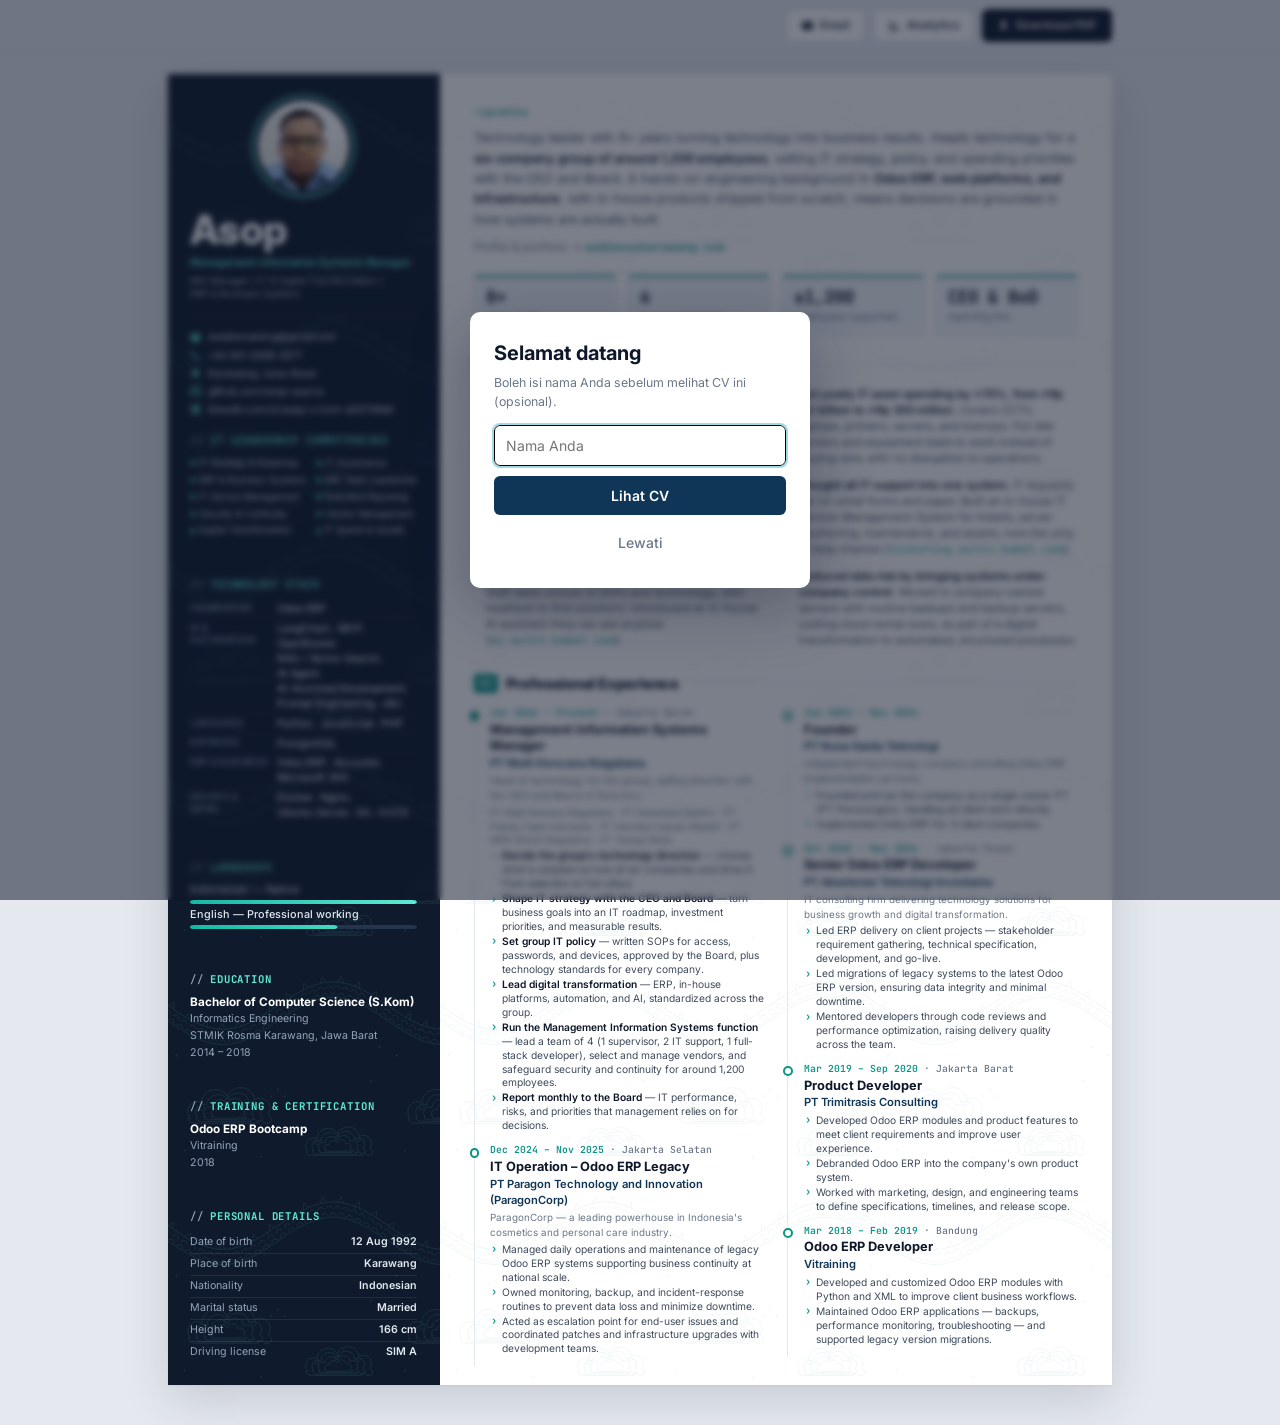
==== commit 15f8d0ed: "Add professional headline as a tagline under the job title Co-Authored-By: Claude Opus 5.5 (1M conte" ====
--- a/index.html
+++ b/index.html
@@ -69,6 +69,8 @@
 .portrait img{width:100%;height:100%;object-fit:cover;display:block}
 .name{margin-top:7mm;font-size:30pt;line-height:1;font-weight:800;color:#fff;letter-spacing:-.8px}
 .role{margin-top:6px;font-size:7.8pt;font-weight:600;line-height:1.4;color:var(--teal-lt);white-space:nowrap;letter-spacing:0}
+.headline{margin-top:3px;font-size:7pt;line-height:1.45;color:rgba(255,255,255,.72)}
+.headline span{white-space:nowrap}
 .side-block{margin-top:6mm}
 .sh{font-family:var(--mono);font-size:8pt;font-weight:700;letter-spacing:.08em;text-transform:uppercase;
   color:var(--teal-lt);margin-bottom:3mm;display:flex;align-items:center;gap:6px}
@@ -340,6 +342,7 @@
       <figure class="portrait"><img src="photo.jpg" alt="Portrait of Asop" width="500" height="500"></figure>
       <h1 class="name">Asop</h1>
       <div class="role">Management Information Systems Manager</div>
+      <div class="headline"><span>MIS Manager |</span> <span>IT &amp; Digital Transformation |</span> <span>ERP &amp; Business Systems</span></div>
       <div class="side-block contacts">
       <span><svg viewBox="0 0 24 24"><path d="M20 4H4a2 2 0 00-2 2v12a2 2 0 002 2h16a2 2 0 002-2V6a2 2 0 00-2-2zm0 4l-8 5-8-5V6l8 5 8-5v2z"/></svg><a href="mailto:asopkarawang@gmail.com">asopkarawang@gmail.com</a></span>
       <span><svg viewBox="0 0 24 24"><path d="M6.6 10.8a15.1 15.1 0 006.6 6.6l2.2-2.2c.3-.3.7-.4 1-.2 1.2.4 2.4.6 3.6.6.6 0 1 .4 1 1V20c0 .6-.4 1-1 1C10.6 21 3 13.4 3 4c0-.6.4-1 1-1h3.5c.6 0 1 .4 1 1 0 1.3.2 2.5.6 3.6.1.3 0 .7-.2 1l-2.3 2.2z"/></svg><a href="tel:+6282125093077">+62 821-2509-3077</a></span>
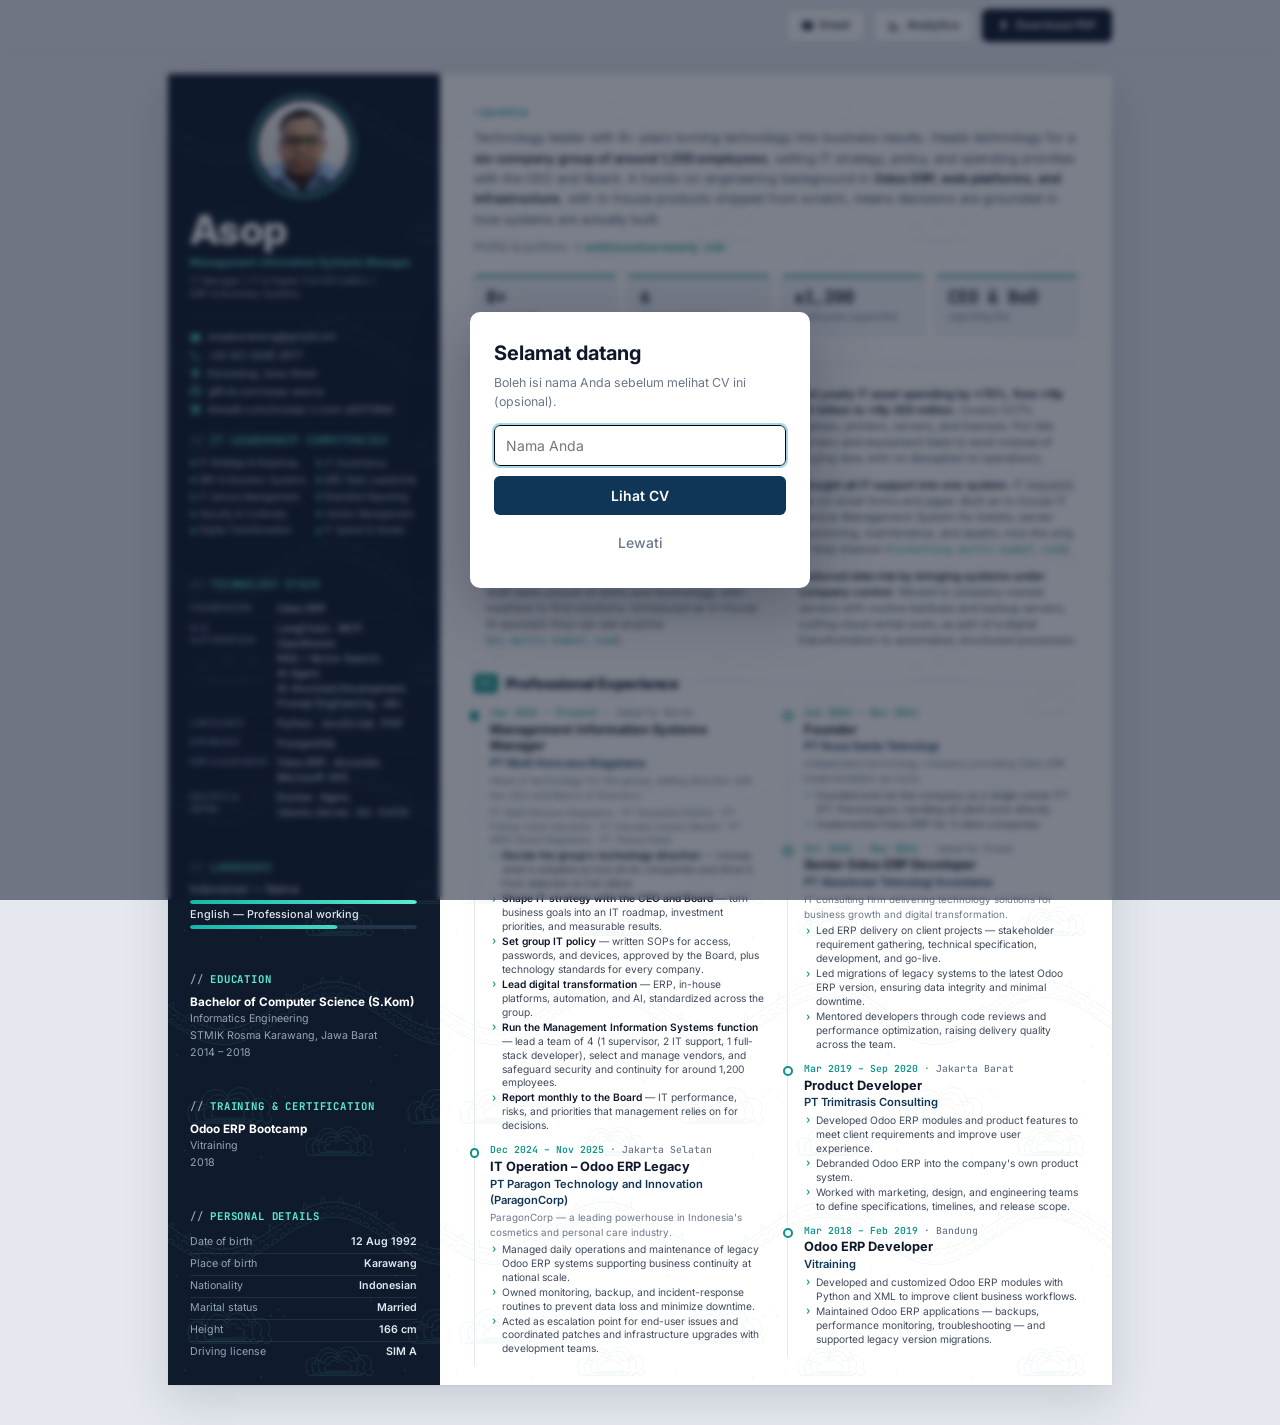
==== commit 7d7db303: "Change tagline to IT Manager | IT & Digital Transformation | ERP & Business Systems Co-Authored-By: " ====
--- a/index.html
+++ b/index.html
@@ -342,7 +342,7 @@
       <figure class="portrait"><img src="photo.jpg" alt="Portrait of Asop" width="500" height="500"></figure>
       <h1 class="name">Asop</h1>
       <div class="role">Management Information Systems Manager</div>
-      <div class="headline"><span>MIS Manager |</span> <span>IT &amp; Digital Transformation |</span> <span>ERP &amp; Business Systems</span></div>
+      <div class="headline"><span>IT Manager |</span> <span>IT &amp; Digital Transformation |</span> <span>ERP &amp; Business Systems</span></div>
       <div class="side-block contacts">
       <span><svg viewBox="0 0 24 24"><path d="M20 4H4a2 2 0 00-2 2v12a2 2 0 002 2h16a2 2 0 002-2V6a2 2 0 00-2-2zm0 4l-8 5-8-5V6l8 5 8-5v2z"/></svg><a href="mailto:asopkarawang@gmail.com">asopkarawang@gmail.com</a></span>
       <span><svg viewBox="0 0 24 24"><path d="M6.6 10.8a15.1 15.1 0 006.6 6.6l2.2-2.2c.3-.3.7-.4 1-.2 1.2.4 2.4.6 3.6.6.6 0 1 .4 1 1V20c0 .6-.4 1-1 1C10.6 21 3 13.4 3 4c0-.6.4-1 1-1h3.5c.6 0 1 .4 1 1 0 1.3.2 2.5.6 3.6.1.3 0 .7-.2 1l-2.3 2.2z"/></svg><a href="tel:+6282125093077">+62 821-2509-3077</a></span>
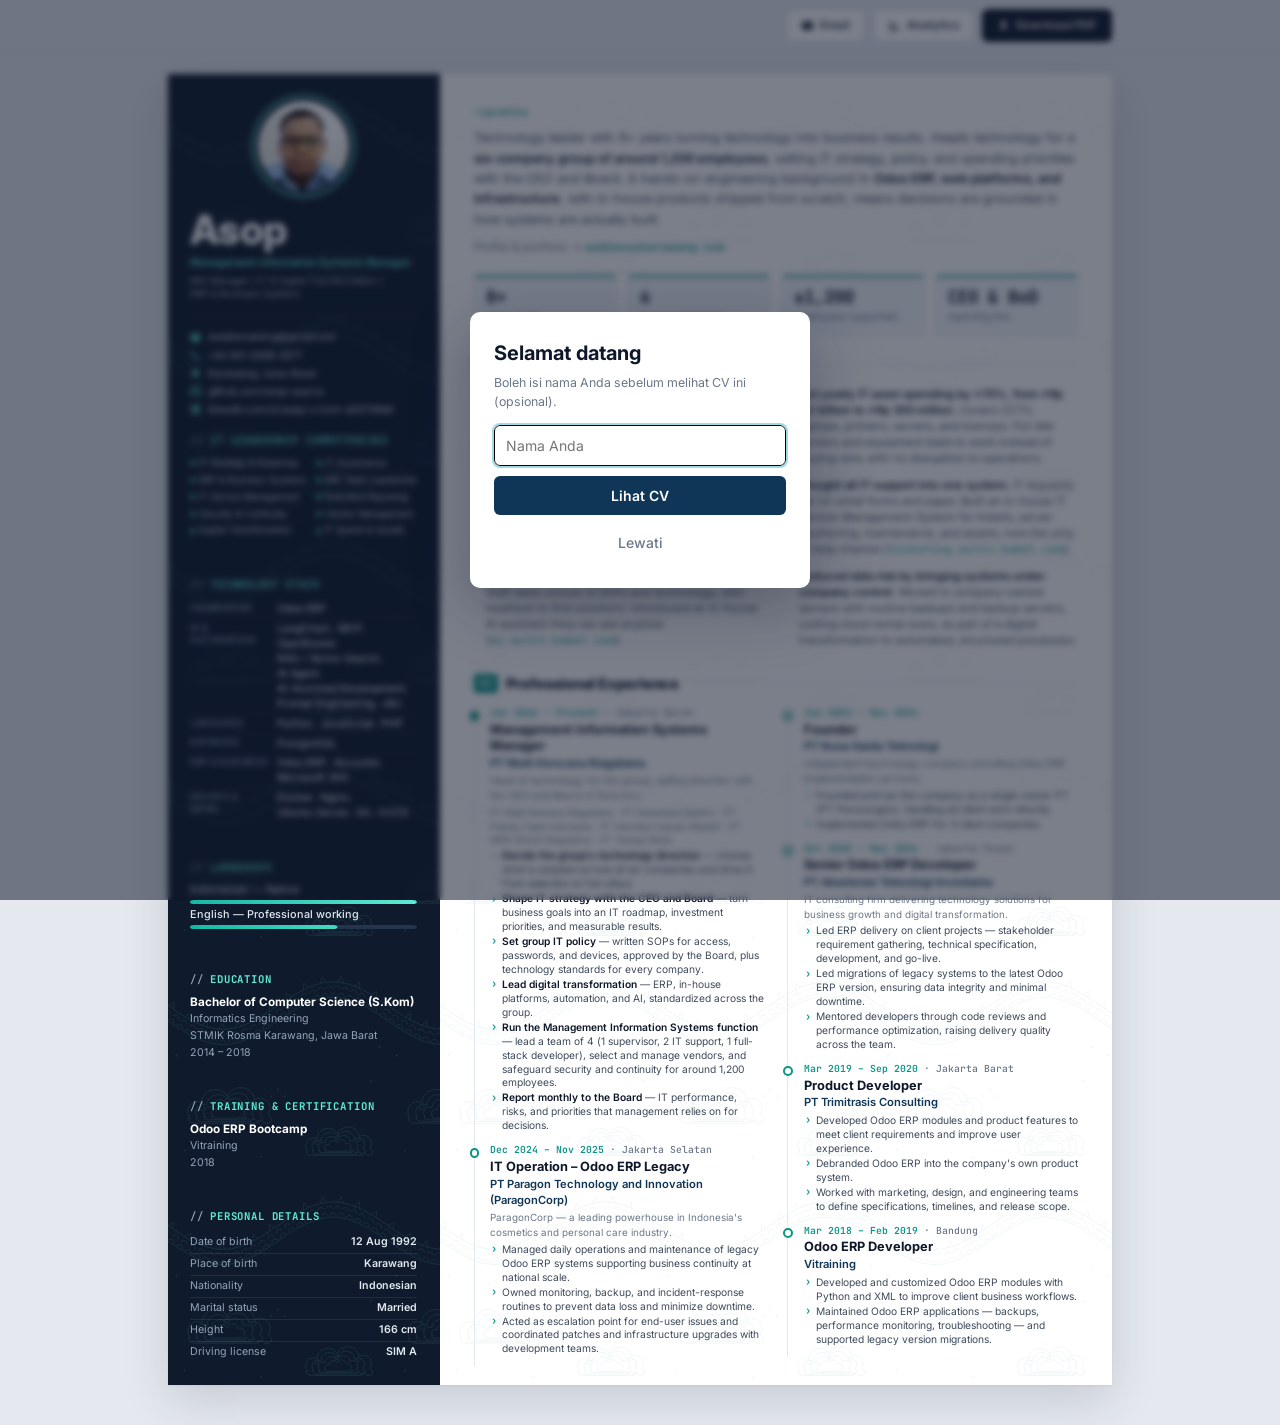
==== commit 9c07370d: "Change tagline back to MIS Manager Co-Authored-By: Claude Opus 5.5 (1M context) <noreply@anthropic.c" ====
--- a/index.html
+++ b/index.html
@@ -342,7 +342,7 @@
       <figure class="portrait"><img src="photo.jpg" alt="Portrait of Asop" width="500" height="500"></figure>
       <h1 class="name">Asop</h1>
       <div class="role">Management Information Systems Manager</div>
-      <div class="headline"><span>IT Manager |</span> <span>IT &amp; Digital Transformation |</span> <span>ERP &amp; Business Systems</span></div>
+      <div class="headline"><span>MIS Manager |</span> <span>IT &amp; Digital Transformation |</span> <span>ERP &amp; Business Systems</span></div>
       <div class="side-block contacts">
       <span><svg viewBox="0 0 24 24"><path d="M20 4H4a2 2 0 00-2 2v12a2 2 0 002 2h16a2 2 0 002-2V6a2 2 0 00-2-2zm0 4l-8 5-8-5V6l8 5 8-5v2z"/></svg><a href="mailto:asopkarawang@gmail.com">asopkarawang@gmail.com</a></span>
       <span><svg viewBox="0 0 24 24"><path d="M6.6 10.8a15.1 15.1 0 006.6 6.6l2.2-2.2c.3-.3.7-.4 1-.2 1.2.4 2.4.6 3.6.6.6 0 1 .4 1 1V20c0 .6-.4 1-1 1C10.6 21 3 13.4 3 4c0-.6.4-1 1-1h3.5c.6 0 1 .4 1 1 0 1.3.2 2.5.6 3.6.1.3 0 .7-.2 1l-2.3 2.2z"/></svg><a href="tel:+6282125093077">+62 821-2509-3077</a></span>
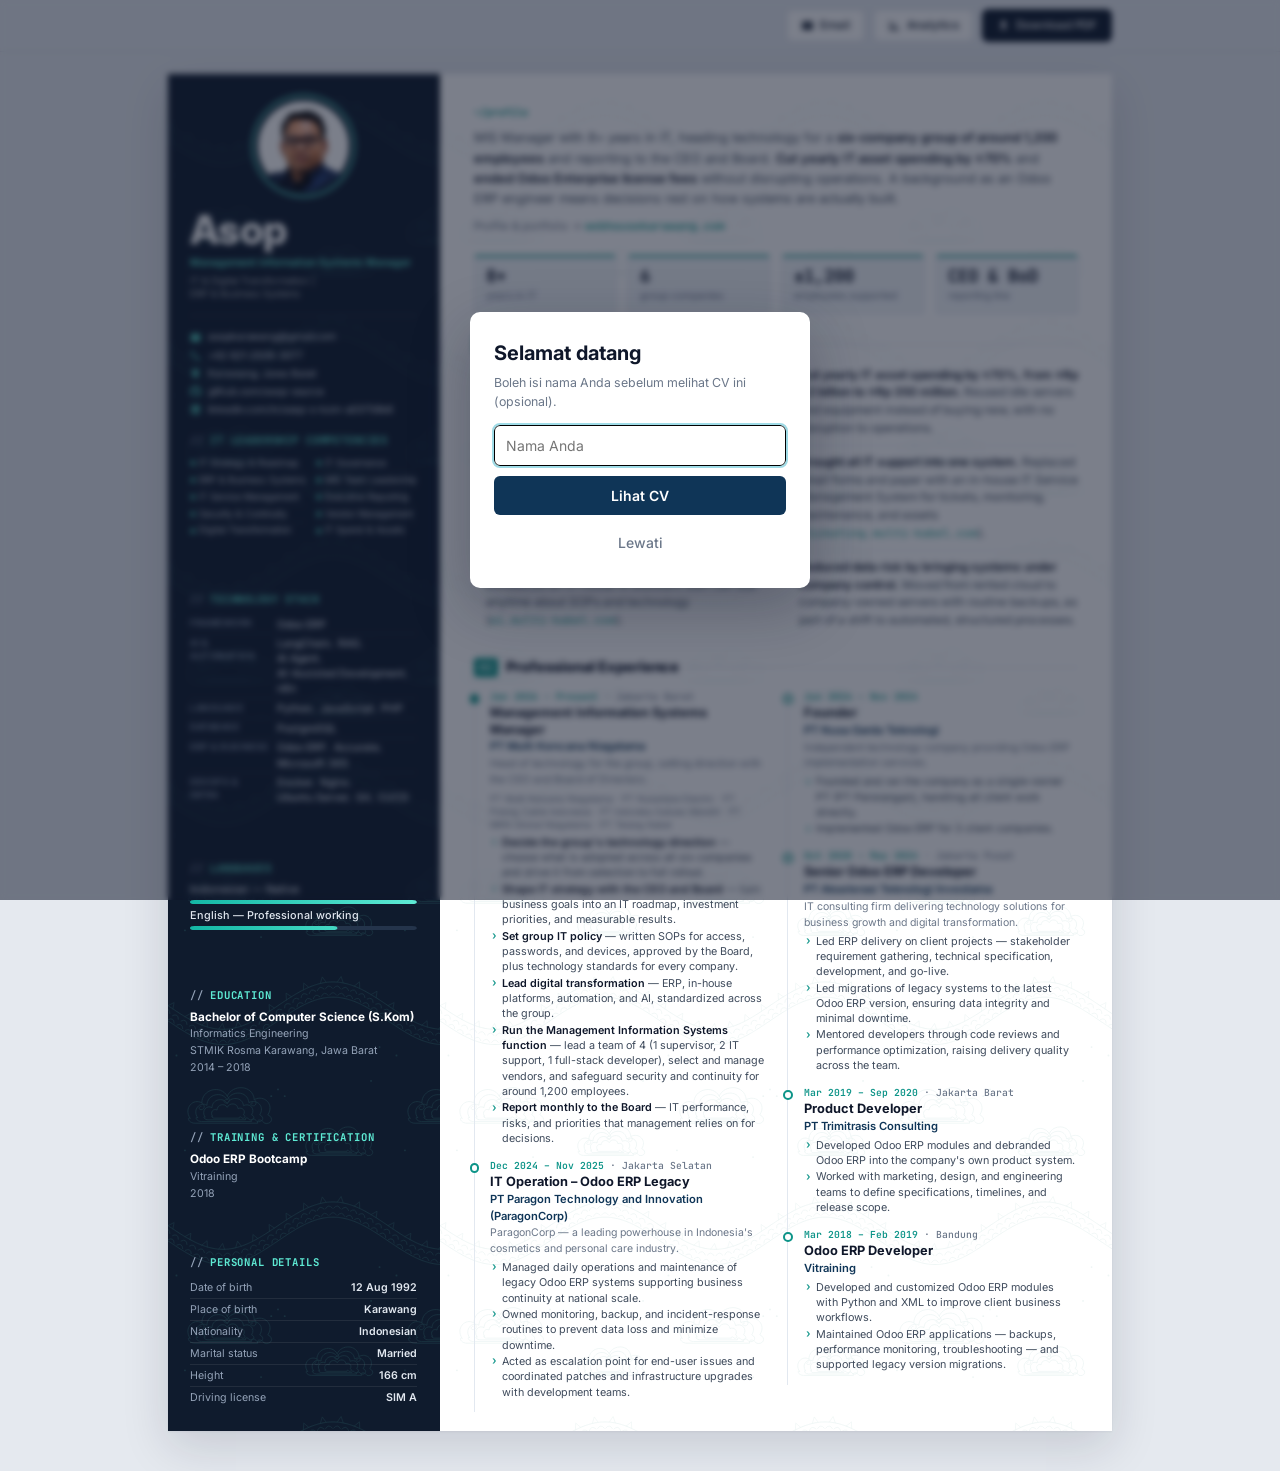
==== commit 312a16fc: "Make the CV quicker to read: results-led profile, shorter Key Results, trimmed older roles Co-Author" ====
--- a/index.html
+++ b/index.html
@@ -178,25 +178,24 @@
   .main{padding:8mm 9mm 5mm 9mm}
   .ach{display:grid;grid-template-columns:1fr 1fr;column-gap:6mm}
   .ach li:nth-child(2){border-top:0;padding-top:0}
-  .ach p{font-size:8.4pt;line-height:1.42}
+  .ach p{font-size:8.9pt;line-height:1.5}
   .entry{padding-bottom:4.2mm}
   .entry ul{margin-top:.8mm}
   .entry li{margin-bottom:1px}
   h2.sec{margin-bottom:3mm}
-  .ach li{padding:1.4mm 0}
+  .ach li{padding:2mm 0}
   .entry li{line-height:1.42}
   /* pengalaman dua kolom, 3 jabatan terbaru kiri dan 3 sebelumnya kanan, lengkap dengan deskripsi */
   .timeline{display:grid;grid-template-columns:1fr 1fr;column-gap:6mm;padding-left:0;align-items:start}
   .timeline::before{display:none}
   .tl-col + .tl-col{padding-top:0}
-  .timeline .entry{padding:0 0 2.4mm 4mm;border-left:1.5px solid var(--rule)}
+  .timeline .entry{padding:0 0 3mm 4mm;border-left:1.5px solid var(--rule)}
   .timeline .entry::before{left:-1.35mm}
-  .timeline .np{display:block !important}
   .timeline .entry-cos{display:block;margin-top:1mm;font-size:6.9pt;line-height:1.45;color:var(--soft)}
   .timeline .entry-cos .tag{display:inline;padding:0;border:0;background:none;font:inherit;color:inherit}
   .timeline .entry-cos .tag:not(:last-child)::after{content:" · "}
-  .timeline .entry li{font-size:7.7pt;line-height:1.36}
-  .timeline .entry-note{font-size:7.4pt}
+  .timeline .entry li{font-size:8.1pt;line-height:1.42}
+  .timeline .entry-note{font-size:7.9pt}
 }
 /* web desktop: lembar selebar versi PDF sebelum diperkecil, jadi isinya sama persis dengan PDF */
 @media screen and (min-width:821px){
@@ -342,7 +341,7 @@
       <figure class="portrait"><img src="photo.jpg" alt="Portrait of Asop" width="500" height="500"></figure>
       <h1 class="name">Asop</h1>
       <div class="role">Management Information Systems Manager</div>
-      <div class="headline"><span>MIS Manager |</span> <span>IT &amp; Digital Transformation |</span> <span>ERP &amp; Business Systems</span></div>
+      <div class="headline"><span>IT &amp; Digital Transformation |</span> <span>ERP &amp; Business Systems</span></div>
       <div class="side-block contacts">
       <span><svg viewBox="0 0 24 24"><path d="M20 4H4a2 2 0 00-2 2v12a2 2 0 002 2h16a2 2 0 002-2V6a2 2 0 00-2-2zm0 4l-8 5-8-5V6l8 5 8-5v2z"/></svg><a href="mailto:asopkarawang@gmail.com">asopkarawang@gmail.com</a></span>
       <span><svg viewBox="0 0 24 24"><path d="M6.6 10.8a15.1 15.1 0 006.6 6.6l2.2-2.2c.3-.3.7-.4 1-.2 1.2.4 2.4.6 3.6.6.6 0 1 .4 1 1V20c0 .6-.4 1-1 1C10.6 21 3 13.4 3 4c0-.6.4-1 1-1h3.5c.6 0 1 .4 1 1 0 1.3.2 2.5.6 3.6.1.3 0 .7-.2 1l-2.3 2.2z"/></svg><a href="tel:+6282125093077">+62 821-2509-3077</a></span>
@@ -373,7 +372,7 @@
         <h3 class="sh">Technology Stack</h3>
         <div class="stack">
           <div class="stack-group"><div class="stack-label">Framework</div><div class="tags"><span class="tag">Odoo ERP</span></div></div>
-          <div class="stack-group"><div class="stack-label">AI &amp; Automation</div><div class="tags"><span class="tag">LangChain</span><span class="tag">MCP</span><span class="tag">OpenRouter</span><span class="tag">RAG / Vector Search</span><span class="tag">AI Agent</span><span class="tag">AI-Assisted Development</span><span class="tag">Prompt Engineering</span><span class="tag">n8n</span></div></div>
+          <div class="stack-group"><div class="stack-label">AI &amp; Automation</div><div class="tags"><span class="tag">LangChain</span><span class="tag">RAG</span><span class="tag">AI Agent</span><span class="tag">AI-Assisted Development</span><span class="tag">n8n</span></div></div>
           <div class="stack-group"><div class="stack-label">Language</div><div class="tags"><span class="tag">Python</span><span class="tag">JavaScript</span><span class="tag">PHP</span></div></div>
           <div class="stack-group"><div class="stack-label">Database</div><div class="tags"><span class="tag">PostgreSQL</span></div></div>
           <div class="stack-group"><div class="stack-label">ERP &amp; Business</div><div class="tags"><span class="tag">Odoo ERP</span><span class="tag">Accurate</span><span class="tag">Microsoft 365</span></div></div>
@@ -420,7 +419,7 @@
   <main class="main">
     <section class="intro">
       <div class="kicker">~/profile</div>
-      <p class="tagline">Technology leader with 8+ years turning technology into business results. Heads technology for a <b>six-company group of around 1,200 employees</b>, setting IT strategy, policy, and spending priorities with the CEO and Board. A hands-on engineering background in <b>Odoo ERP, web platforms, and infrastructure</b>, with in-house products shipped from scratch, means decisions are grounded in how systems are actually built.</p>
+      <p class="tagline">MIS Manager with 8+ years in IT, heading technology for a <b>six-company group of around 1,200 employees</b> and reporting to the CEO and Board. <b>Cut yearly IT asset spending by &plusmn;70%</b> and <b>ended Odoo Enterprise license fees</b> without disrupting operations. A background as an Odoo ERP engineer means decisions rest on how systems are actually built.</p>
       <p class="portfolio-link">Profile &amp; portfolio <span aria-hidden="true">&rarr;</span> <a href="https://webhousekarawang.com" target="_blank" rel="noopener">webhousekarawang.com</a></p>
       <div class="glance">
         <div><b>8+</b><span>years in IT</span></div>
@@ -433,12 +432,12 @@
     <section>
       <h2 class="sec"><i>01</i>Key Results<span class="sec-at">at PT Multi Kencana Niagatama</span></h2>
       <ul class="ach">
-        <li><p><b>Built a flagship loyalty program to grow sales.</b> The company needed to keep installers loyal to its products. Led the in-house build of a nationwide loyalty program for them, now rolling out (<a href="https://gebyar.multi-kabel.com" target="_blank" rel="noopener">gebyar.multi-kabel.com</a>).</p></li>
-        <li><p><b>Cut yearly IT asset spending by &plusmn;70%, from &plusmn;Rp 1.2 billion to &plusmn;Rp 350 million.</b> Covers CCTV, laptops, printers, servers, and licenses. Put idle servers and equipment back to work instead of buying new, with no disruption to operations.</p></li>
-        <li><p><b>Led the decision to stop paying for Odoo Enterprise licenses.</b> Moved the group to self-hosted Odoo Community with no disruption to operations, ending yearly license fees while keeping every business function.</p></li>
-        <li><p><b>Brought all IT support into one system.</b> IT requests ran on email forms and paper. Built an in-house IT Service Management System for tickets, server monitoring, maintenance, and assets, now the only IT help channel (<a href="https://ticketing.multi-kabel.com" target="_blank" rel="noopener">ticketing.multi-kabel.com</a>).</p></li>
-        <li><p><b>Helped employees solve problems on their own.</b> Staff were unsure of SOPs and technology, with nowhere to find solutions. Introduced an in-house AI assistant they can ask anytime (<a href="https://ai.multi-kabel.com" target="_blank" rel="noopener">ai.multi-kabel.com</a>).</p></li>
-        <li><p><b>Reduced data risk by bringing systems under company control.</b> Moved to company-owned servers with routine backups and backup servers, cutting cloud rental costs, as part of a digital transformation to automated, structured processes.</p></li>
+        <li><p><b>Built a flagship loyalty program to grow sales.</b> Led the in-house build of a nationwide loyalty program for installers, now rolling out (<a href="https://gebyar.multi-kabel.com" target="_blank" rel="noopener">gebyar.multi-kabel.com</a>).</p></li>
+        <li><p><b>Cut yearly IT asset spending by &plusmn;70%, from &plusmn;Rp 1.2 billion to &plusmn;Rp 350 million.</b> Reused idle servers and equipment instead of buying new, with no disruption to operations.</p></li>
+        <li><p><b>Led the decision to stop paying for Odoo Enterprise licenses.</b> Moved the group to self-hosted Odoo Community with no disruption to operations.</p></li>
+        <li><p><b>Brought all IT support into one system.</b> Replaced email forms and paper with an in-house IT Service Management System for tickets, monitoring, maintenance, and assets (<a href="https://ticketing.multi-kabel.com" target="_blank" rel="noopener">ticketing.multi-kabel.com</a>).</p></li>
+        <li><p><b>Helped employees solve problems on their own.</b> Introduced an in-house AI assistant staff can ask anytime about SOPs and technology (<a href="https://ai.multi-kabel.com" target="_blank" rel="noopener">ai.multi-kabel.com</a>).</p></li>
+        <li><p><b>Reduced data risk by bringing systems under company control.</b> Moved from rented cloud to company-owned servers with routine backups, as part of a shift to automated, structured processes.</p></li>
       </ul>
     </section>
 
@@ -472,10 +471,10 @@
         <div>
           <div class="entry-title">IT Operation &ndash; Odoo ERP Legacy</div>
           <div class="entry-org">PT Paragon Technology and Innovation (ParagonCorp)</div>
-          <div class="entry-note np">ParagonCorp &mdash; a leading powerhouse in Indonesia's cosmetics and personal care industry.</div>
+          <div class="entry-note">ParagonCorp &mdash; a leading powerhouse in Indonesia's cosmetics and personal care industry.</div>
           <ul>
             <li>Managed daily operations and maintenance of legacy Odoo ERP systems supporting business continuity at national scale.</li>
-            <li class="np">Owned monitoring, backup, and incident-response routines to prevent data loss and minimize downtime.</li>
+            <li>Owned monitoring, backup, and incident-response routines to prevent data loss and minimize downtime.</li>
             <li class="np">Acted as escalation point for end-user issues and coordinated patches and infrastructure upgrades with development teams.</li>
           </ul>
         </div>
@@ -504,7 +503,7 @@
           <div class="entry-note np">IT consulting firm delivering technology solutions for business growth and digital transformation.</div>
           <ul>
             <li>Led ERP delivery on client projects &mdash; stakeholder requirement gathering, technical specification, development, and go-live.</li>
-            <li class="np">Led migrations of legacy systems to the latest Odoo ERP version, ensuring data integrity and minimal downtime.</li>
+            <li>Led migrations of legacy systems to the latest Odoo ERP version, ensuring data integrity and minimal downtime.</li>
             <li class="np">Mentored developers through code reviews and performance optimization, raising delivery quality across the team.</li>
           </ul>
         </div>
@@ -516,8 +515,7 @@
           <div class="entry-title">Product Developer</div>
           <div class="entry-org">PT Trimitrasis Consulting</div>
           <ul>
-            <li>Developed Odoo ERP modules and product features to meet client requirements and improve user experience.</li>
-            <li>Debranded Odoo ERP into the company's own product system.</li>
+            <li>Developed Odoo ERP modules and debranded Odoo ERP into the company's own product system.</li>
             <li class="np">Worked with marketing, design, and engineering teams to define specifications, timelines, and release scope.</li>
           </ul>
         </div>
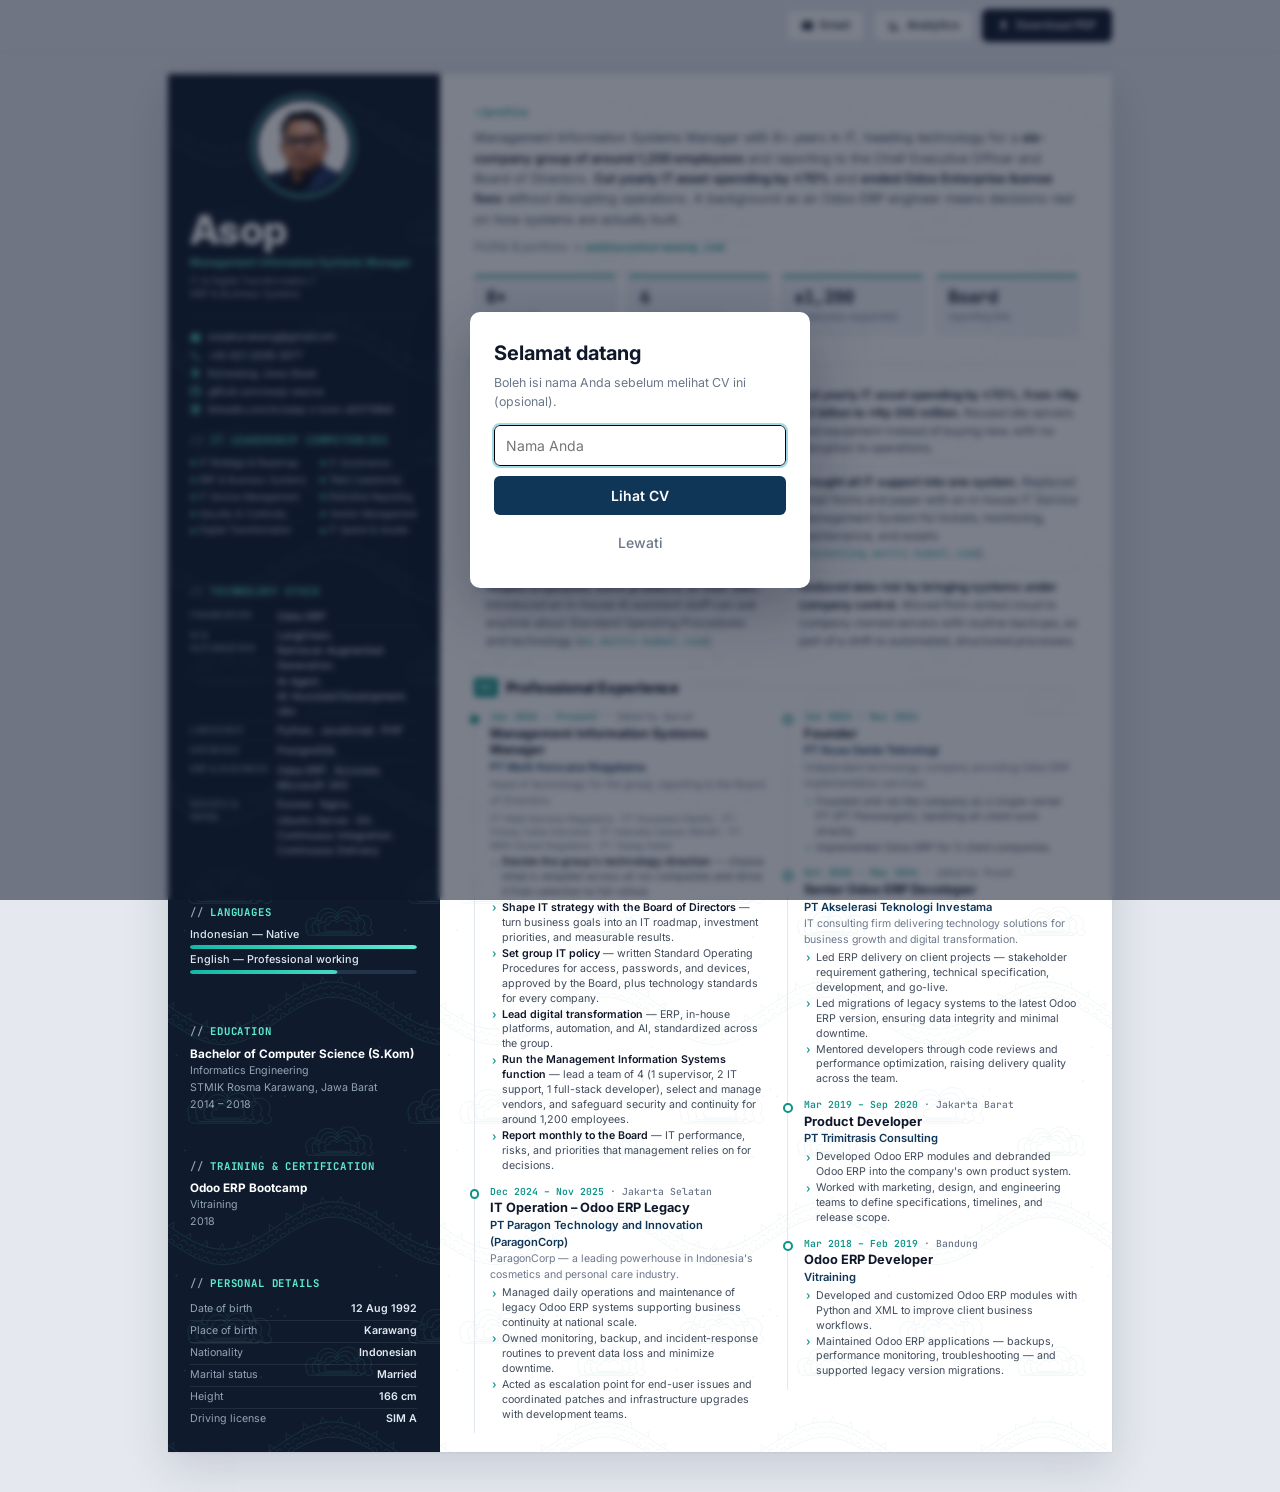
==== commit 7253d611: "Write out abbreviations on the CV Co-Authored-By: Claude Opus 5.5 <noreply@anthropic.com> Claude-Ses" ====
--- a/index.html
+++ b/index.html
@@ -94,7 +94,8 @@
 .stack-group:last-child{border-bottom:0}
 .stack-label{font-size:6.6pt;font-weight:600;letter-spacing:.06em;text-transform:uppercase;color:var(--side-soft);line-height:1.45;padding-top:.6px}
 .stack .tags{display:block;font-size:7.8pt;line-height:1.45;color:var(--side-ink)}
-.side .stack .tag{display:inline-block;font:inherit;font-weight:500;color:inherit;background:none;border:0;padding:0;white-space:nowrap}
+.side .stack .tag{display:inline-block;font:inherit;font-weight:500;color:inherit;background:none;border:0;padding:0;white-space:nowrap;max-width:100%}
+.side .stack .tag.long{white-space:normal}
 .side .stack .tag:not(:last-child){margin-right:.45em}
 .side .stack .tag:not(:last-child)::after{content:",";color:var(--side-soft)}
 .edu-title{font-size:8.8pt;font-weight:700;color:#fff;line-height:1.3}
@@ -189,12 +190,12 @@
   .timeline{display:grid;grid-template-columns:1fr 1fr;column-gap:6mm;padding-left:0;align-items:start}
   .timeline::before{display:none}
   .tl-col + .tl-col{padding-top:0}
-  .timeline .entry{padding:0 0 3mm 4mm;border-left:1.5px solid var(--rule)}
+  .timeline .entry{padding:0 0 2.6mm 4mm;border-left:1.5px solid var(--rule)}
   .timeline .entry::before{left:-1.35mm}
   .timeline .entry-cos{display:block;margin-top:1mm;font-size:6.9pt;line-height:1.45;color:var(--soft)}
   .timeline .entry-cos .tag{display:inline;padding:0;border:0;background:none;font:inherit;color:inherit}
   .timeline .entry-cos .tag:not(:last-child)::after{content:" · "}
-  .timeline .entry li{font-size:8.1pt;line-height:1.42}
+  .timeline .entry li{font-size:8pt;line-height:1.4}
   .timeline .entry-note{font-size:7.9pt}
 }
 /* web desktop: lembar selebar versi PDF sebelum diperkecil, jadi isinya sama persis dengan PDF */
@@ -358,7 +359,7 @@
           <li>IT Strategy &amp; Roadmap</li>
           <li>IT Governance</li>
           <li>ERP &amp; Business Systems</li>
-          <li>MIS Team Leadership</li>
+          <li>Team Leadership</li>
           <li>IT Service Management</li>
           <li>Executive Reporting</li>
           <li>Security &amp; Continuity</li>
@@ -372,11 +373,11 @@
         <h3 class="sh">Technology Stack</h3>
         <div class="stack">
           <div class="stack-group"><div class="stack-label">Framework</div><div class="tags"><span class="tag">Odoo ERP</span></div></div>
-          <div class="stack-group"><div class="stack-label">AI &amp; Automation</div><div class="tags"><span class="tag">LangChain</span><span class="tag">RAG</span><span class="tag">AI Agent</span><span class="tag">AI-Assisted Development</span><span class="tag">n8n</span></div></div>
+          <div class="stack-group"><div class="stack-label">AI &amp; Automation</div><div class="tags"><span class="tag">LangChain</span><span class="tag long">Retrieval-Augmented Generation</span><span class="tag">AI Agent</span><span class="tag">AI-Assisted Development</span><span class="tag">n8n</span></div></div>
           <div class="stack-group"><div class="stack-label">Language</div><div class="tags"><span class="tag">Python</span><span class="tag">JavaScript</span><span class="tag">PHP</span></div></div>
           <div class="stack-group"><div class="stack-label">Database</div><div class="tags"><span class="tag">PostgreSQL</span></div></div>
           <div class="stack-group"><div class="stack-label">ERP &amp; Business</div><div class="tags"><span class="tag">Odoo ERP</span><span class="tag">Accurate</span><span class="tag">Microsoft 365</span></div></div>
-          <div class="stack-group"><div class="stack-label">DevOps &amp; Infra</div><div class="tags"><span class="tag">Docker</span><span class="tag">Nginx</span><span class="tag">Ubuntu Server</span><span class="tag">Git</span><span class="tag">CI/CD</span></div></div>
+          <div class="stack-group"><div class="stack-label">DevOps &amp; Infra</div><div class="tags"><span class="tag">Docker</span><span class="tag">Nginx</span><span class="tag">Ubuntu Server</span><span class="tag">Git</span><span class="tag">Continuous Integration</span><span class="tag">Continuous Delivery</span></div></div>
         </div>
       </div>
 
@@ -419,13 +420,13 @@
   <main class="main">
     <section class="intro">
       <div class="kicker">~/profile</div>
-      <p class="tagline">MIS Manager with 8+ years in IT, heading technology for a <b>six-company group of around 1,200 employees</b> and reporting to the CEO and Board. <b>Cut yearly IT asset spending by &plusmn;70%</b> and <b>ended Odoo Enterprise license fees</b> without disrupting operations. A background as an Odoo ERP engineer means decisions rest on how systems are actually built.</p>
+      <p class="tagline">Management Information Systems Manager with 8+ years in IT, heading technology for a <b>six-company group of around 1,200 employees</b> and reporting to the Chief Executive Officer and Board of Directors. <b>Cut yearly IT asset spending by &plusmn;70%</b> and <b>ended Odoo Enterprise license fees</b> without disrupting operations. A background as an Odoo ERP engineer means decisions rest on how systems are actually built.</p>
       <p class="portfolio-link">Profile &amp; portfolio <span aria-hidden="true">&rarr;</span> <a href="https://webhousekarawang.com" target="_blank" rel="noopener">webhousekarawang.com</a></p>
       <div class="glance">
         <div><b>8+</b><span>years in IT</span></div>
         <div><b>6</b><span>group companies</span></div>
         <div><b>±1,200</b><span>employees supported</span></div>
-        <div><b>CEO&nbsp;&amp;&nbsp;BoD</b><span>reporting line</span></div>
+        <div><b>Board</b><span>reporting line</span></div>
       </div>
     </section>
 
@@ -436,7 +437,7 @@
         <li><p><b>Cut yearly IT asset spending by &plusmn;70%, from &plusmn;Rp 1.2 billion to &plusmn;Rp 350 million.</b> Reused idle servers and equipment instead of buying new, with no disruption to operations.</p></li>
         <li><p><b>Led the decision to stop paying for Odoo Enterprise licenses.</b> Moved the group to self-hosted Odoo Community with no disruption to operations.</p></li>
         <li><p><b>Brought all IT support into one system.</b> Replaced email forms and paper with an in-house IT Service Management System for tickets, monitoring, maintenance, and assets (<a href="https://ticketing.multi-kabel.com" target="_blank" rel="noopener">ticketing.multi-kabel.com</a>).</p></li>
-        <li><p><b>Helped employees solve problems on their own.</b> Introduced an in-house AI assistant staff can ask anytime about SOPs and technology (<a href="https://ai.multi-kabel.com" target="_blank" rel="noopener">ai.multi-kabel.com</a>).</p></li>
+        <li><p><b>Helped employees solve problems on their own.</b> Introduced an in-house AI assistant staff can ask anytime about Standard Operating Procedures and technology (<a href="https://ai.multi-kabel.com" target="_blank" rel="noopener">ai.multi-kabel.com</a>).</p></li>
         <li><p><b>Reduced data risk by bringing systems under company control.</b> Moved from rented cloud to company-owned servers with routine backups, as part of a shift to automated, structured processes.</p></li>
       </ul>
     </section>
@@ -450,15 +451,15 @@
         <div>
           <div class="entry-title">Management Information Systems Manager</div>
           <div class="entry-org">PT Multi Kencana Niagatama</div>
-          <div class="entry-note">Head of technology for the group, setting direction with the CEO and Board of Directors.</div>
+          <div class="entry-note">Head of technology for the group, reporting to the Board of Directors.</div>
           <div class="entry-cos">
             <span class="tag">PT Multi Kencana Niagatama</span><span class="tag">PT Nusantara Electric</span><span class="tag">PT Pulung Cable Indonesia</span>
             <span class="tag">PT Indoreka Sukses Mandiri</span><span class="tag">PT MKN Global Niagatama</span><span class="tag">PT Terang Kabel</span>
           </div>
           <ul>
             <li><b>Decide the group's technology direction</b> &mdash; choose what is adopted across all six companies and drive it from selection to full rollout.</li>
-            <li><b>Shape IT strategy with the CEO and Board</b> &mdash; turn business goals into an IT roadmap, investment priorities, and measurable results.</li>
-            <li><b>Set group IT policy</b> &mdash; written SOPs for access, passwords, and devices, approved by the Board, plus technology standards for every company.</li>
+            <li><b>Shape IT strategy with the Board of Directors</b> &mdash; turn business goals into an IT roadmap, investment priorities, and measurable results.</li>
+            <li><b>Set group IT policy</b> &mdash; written Standard Operating Procedures for access, passwords, and devices, approved by the Board, plus technology standards for every company.</li>
             <li><b>Lead digital transformation</b> &mdash; ERP, in-house platforms, automation, and AI, standardized across the group.</li>
             <li><b>Run the Management Information Systems function</b> &mdash; lead a team of 4 (1 supervisor, 2 IT support, 1 full-stack developer), select and manage vendors, and safeguard security and continuity for around 1,200 employees.</li>
             <li><b>Report monthly to the Board</b> &mdash; IT performance, risks, and priorities that management relies on for decisions.</li>
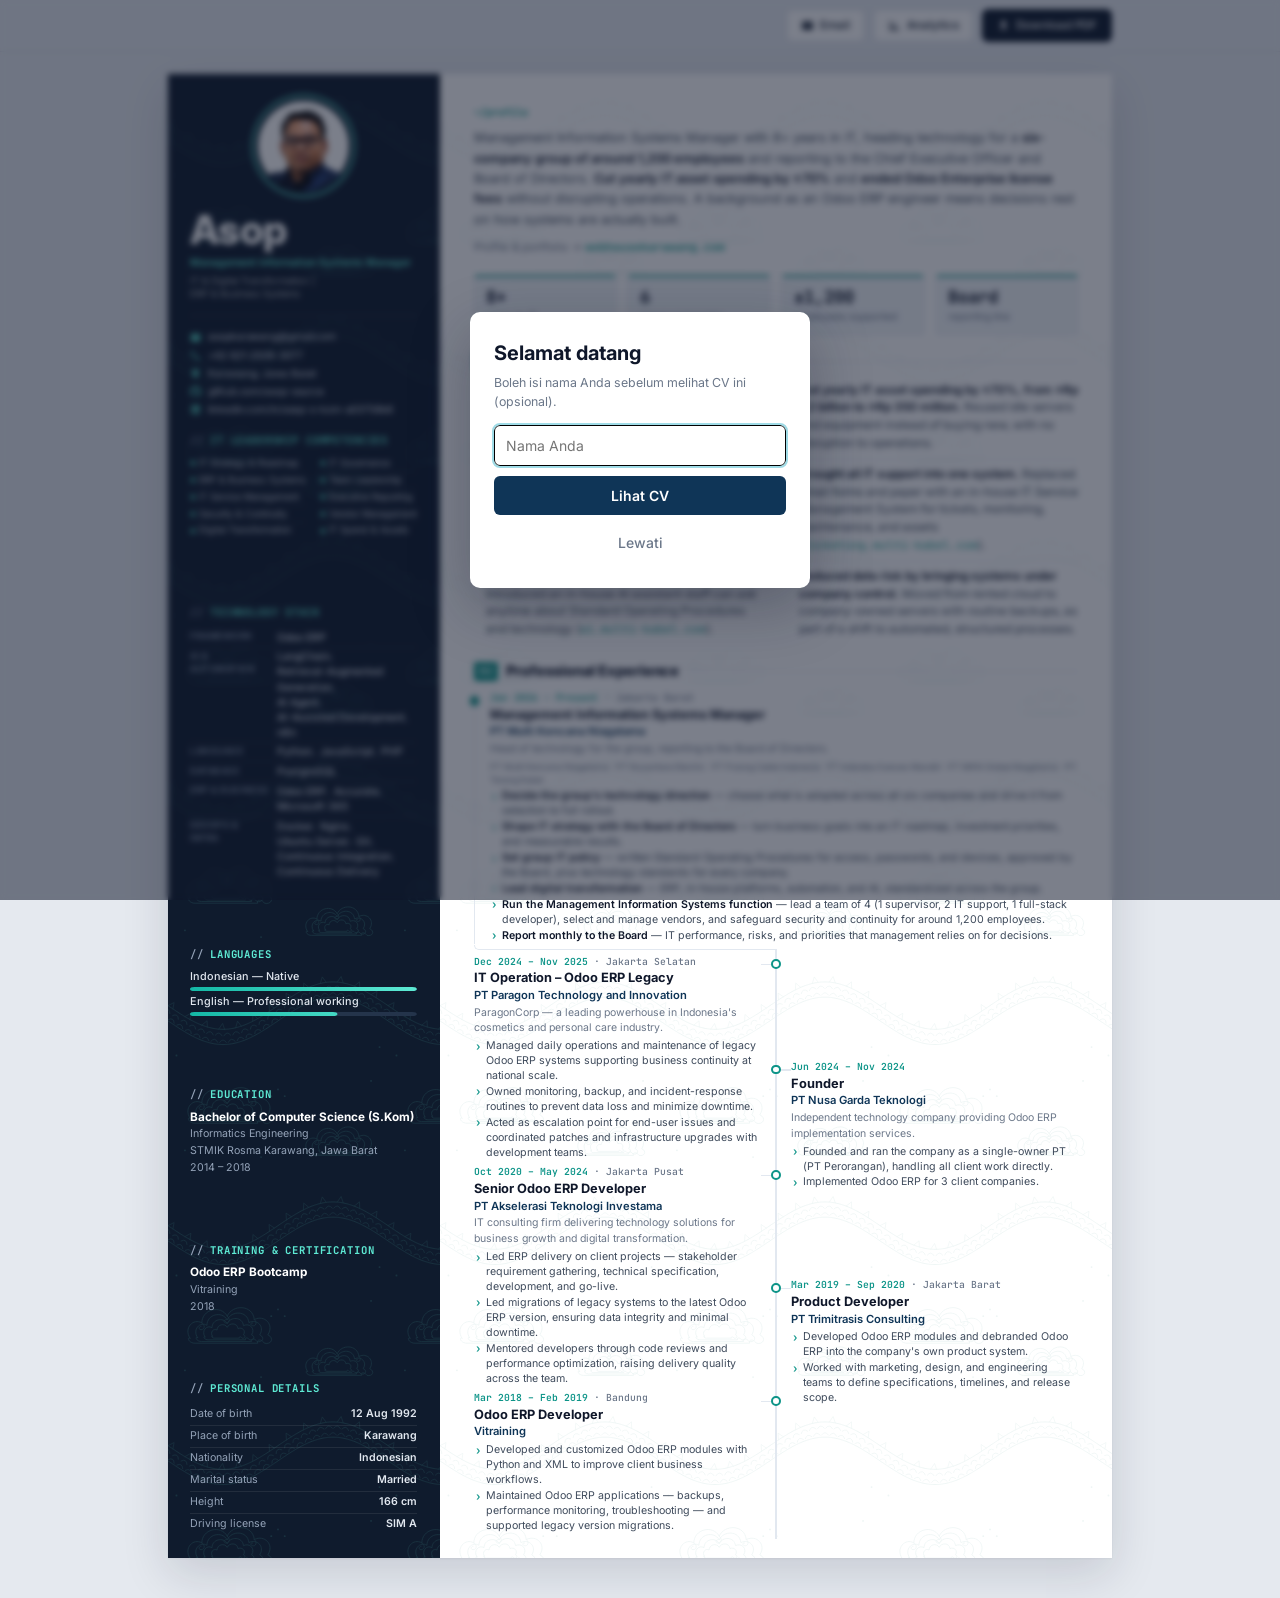
==== commit 0bf5f550: "Lay out experience as a zigzag branch timeline The current role sits full width at the top. Earlier " ====
--- a/index.html
+++ b/index.html
@@ -141,8 +141,7 @@
 .entry:last-child{padding-bottom:0}
 .entry::before{content:"";position:absolute;left:-6mm;top:1.2mm;width:2.6mm;height:2.6mm;border-radius:50%;
   background:#fff;border:2px solid var(--teal);box-sizing:border-box}
-.tl-col:first-child .entry:first-child::before{background:var(--teal)}
-.tl-col + .tl-col{padding-top:4.5mm}
+.timeline > .entry:first-child::before{background:var(--teal)}
 .entry-when{font-family:var(--mono);font-size:7.3pt;font-weight:600;color:var(--teal)}
 .entry-when span{color:var(--soft);font-weight:500}
 .entry-when span::before{content:" · "}
@@ -173,9 +172,9 @@
   .lead li::before{width:1mm;height:1mm;margin-top:-.5mm}
   .contacts{padding-top:3.5mm;gap:3px}
   .sh{margin-bottom:2mm}
-  .glance{margin-bottom:4mm}
-  .intro{margin-bottom:5mm}
-  section{margin-bottom:5mm}
+  .glance{margin-bottom:3.4mm}
+  .intro{margin-bottom:4.2mm}
+  section{margin-bottom:4mm}
   .main{padding:8mm 9mm 5mm 9mm}
   .ach{display:grid;grid-template-columns:1fr 1fr;column-gap:6mm}
   .ach li:nth-child(2){border-top:0;padding-top:0}
@@ -183,16 +182,30 @@
   .entry{padding-bottom:4.2mm}
   .entry ul{margin-top:.8mm}
   .entry li{margin-bottom:1px}
-  h2.sec{margin-bottom:3mm}
-  .ach li{padding:2mm 0}
+  h2.sec{margin-bottom:2.4mm}
+  .ach li{padding:1.6mm 0}
   .entry li{line-height:1.42}
-  /* pengalaman dua kolom, 3 jabatan terbaru kiri dan 3 sebelumnya kanan, lengkap dengan deskripsi */
-  .timeline{display:grid;grid-template-columns:1fr 1fr;column-gap:6mm;padding-left:0;align-items:start}
+  /* pengalaman: jabatan terbaru lebar penuh di atas, lalu bercabang zigzag kiri-kanan di sepanjang batang tengah */
+  .timeline{padding-left:0}
   .timeline::before{display:none}
-  .tl-col + .tl-col{padding-top:0}
-  .timeline .entry{padding:0 0 2.6mm 4mm;border-left:1.5px solid var(--rule)}
-  .timeline .entry::before{left:-1.35mm}
-  .timeline .entry-cos{display:block;margin-top:1mm;font-size:6.9pt;line-height:1.45;color:var(--soft)}
+  .timeline > .entry{padding:0 0 0 4mm;border-left:1.5px solid var(--rule)}
+  .timeline > .entry::before{left:-1.35mm}
+  .tl-grid{display:grid;grid-template-columns:1fr 1fr;column-gap:8mm;position:relative;padding-top:2.6mm}
+  .tl-grid::after{content:"";position:absolute;left:0;top:0;width:calc(50% + .75px);height:1.5mm;box-sizing:border-box;
+    border-left:1.5px solid var(--rule);border-bottom:1.5px solid var(--rule);border-radius:0 0 0 1.5mm}
+  .tl-grid::before{content:"";position:absolute;left:50%;top:1.5mm;bottom:0;width:1.5px;margin-left:-.75px;background:var(--rule)}
+  .tl-grid .entry{padding:0 0 1mm;grid-column:1}
+  .tl-grid .entry:nth-child(even){grid-column:2}
+  .tl-grid .entry:nth-child(1){grid-row:1/span 2}
+  .tl-grid .entry:nth-child(2){grid-row:2/span 2}
+  .tl-grid .entry:nth-child(3){grid-row:3/span 2}
+  .tl-grid .entry:nth-child(4){grid-row:4/span 2}
+  .tl-grid .entry:nth-child(5){grid-row:5/span 2}
+  .tl-grid .entry::before{left:auto;right:-5.3mm}
+  .tl-grid .entry:nth-child(even)::before{right:auto;left:-5.3mm}
+  .tl-grid .entry::after{content:"";position:absolute;top:2.45mm;right:-2.7mm;width:2.7mm;height:1.5px;background:var(--rule)}
+  .tl-grid .entry:nth-child(even)::after{right:auto;left:-2.7mm}
+  .timeline .entry-cos{display:block;margin-top:1mm;font-size:6.6pt;line-height:1.45;color:var(--soft)}
   .timeline .entry-cos .tag{display:inline;padding:0;border:0;background:none;font:inherit;color:inherit}
   .timeline .entry-cos .tag:not(:last-child)::after{content:" · "}
   .timeline .entry li{font-size:8pt;line-height:1.4}
@@ -445,7 +458,6 @@
     <section>
       <h2 class="sec"><i>02</i>Professional Experience</h2>
       <div class="timeline">
-      <div class="tl-col">
       <div class="entry">
         <div class="entry-when">Jan 2026 &ndash; Present<span>Jakarta Barat</span></div>
         <div>
@@ -467,11 +479,12 @@
         </div>
       </div>
 
+      <div class="tl-grid">
       <div class="entry">
         <div class="entry-when">Dec 2024 &ndash; Nov 2025<span>Jakarta Selatan</span></div>
         <div>
           <div class="entry-title">IT Operation &ndash; Odoo ERP Legacy</div>
-          <div class="entry-org">PT Paragon Technology and Innovation (ParagonCorp)</div>
+          <div class="entry-org">PT Paragon Technology and Innovation</div>
           <div class="entry-note">ParagonCorp &mdash; a leading powerhouse in Indonesia's cosmetics and personal care industry.</div>
           <ul>
             <li>Managed daily operations and maintenance of legacy Odoo ERP systems supporting business continuity at national scale.</li>
@@ -481,8 +494,6 @@
         </div>
       </div>
 
-      </div>
-      <div class="tl-col">
       <div class="entry">
         <div class="entry-when">Jun 2024 &ndash; Nov 2024</div>
         <div>
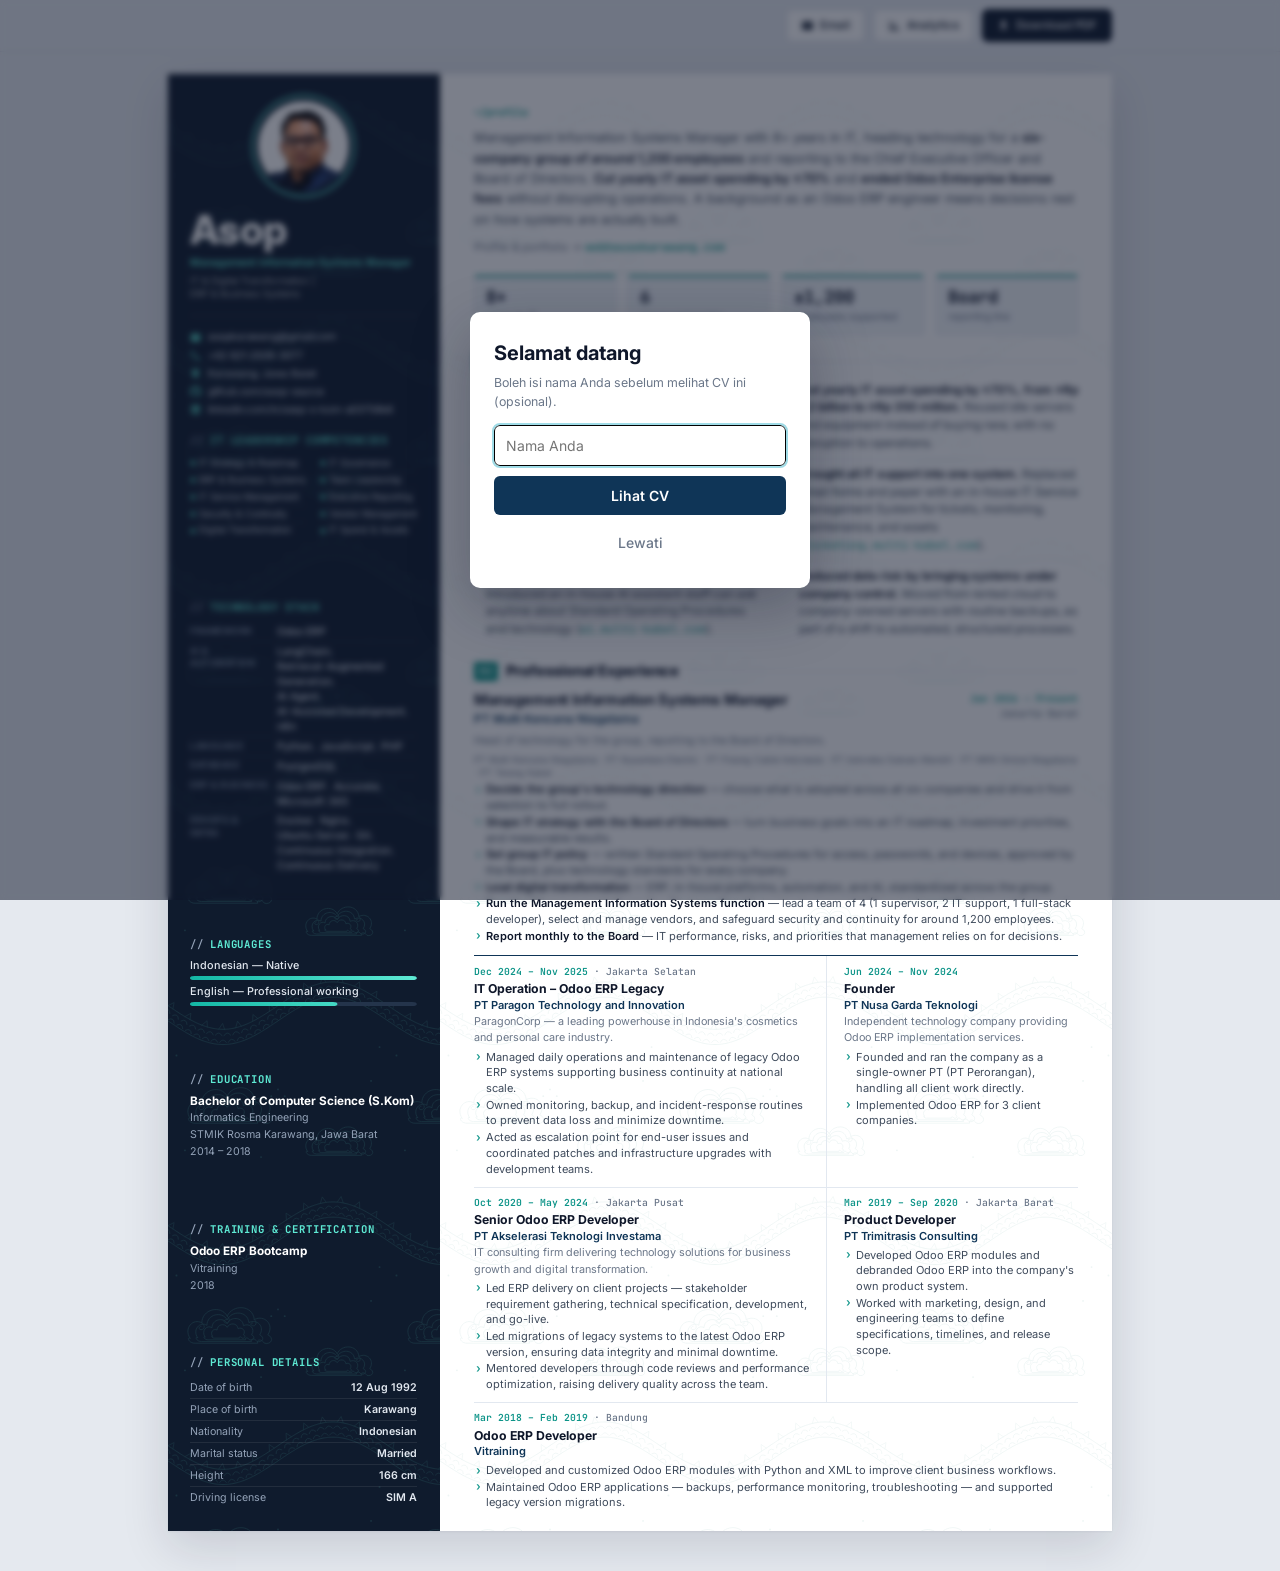
==== commit 9bb87dfd: "Use the executive experience layout as the main CV Current role full width with dates on the right, " ====
--- a/index.html
+++ b/index.html
@@ -185,31 +185,34 @@
   h2.sec{margin-bottom:2.4mm}
   .ach li{padding:1.6mm 0}
   .entry li{line-height:1.42}
-  /* pengalaman: jabatan terbaru lebar penuh di atas, lalu bercabang zigzag kiri-kanan di sepanjang batang tengah */
+  /* pengalaman gaya eksekutif. Jabatan terakhir lebar penuh dengan tanggal di kanan, jabatan lain dalam grid 2 kolom yang sejajar dengan garis pemisah tipis */
   .timeline{padding-left:0}
   .timeline::before{display:none}
-  .timeline > .entry{padding:0 0 0 4mm;border-left:1.5px solid var(--rule)}
-  .timeline > .entry::before{left:-1.35mm}
-  .tl-grid{display:grid;grid-template-columns:1fr 1fr;column-gap:8mm;position:relative;padding-top:2.6mm}
-  .tl-grid::after{content:"";position:absolute;left:0;top:0;width:calc(50% + .75px);height:1.5mm;box-sizing:border-box;
-    border-left:1.5px solid var(--rule);border-bottom:1.5px solid var(--rule);border-radius:0 0 0 1.5mm}
-  .tl-grid::before{content:"";position:absolute;left:50%;top:1.5mm;bottom:0;width:1.5px;margin-left:-.75px;background:var(--rule)}
-  .tl-grid .entry{padding:0 0 1mm;grid-column:1}
-  .tl-grid .entry:nth-child(even){grid-column:2}
-  .tl-grid .entry:nth-child(1){grid-row:1/span 2}
-  .tl-grid .entry:nth-child(2){grid-row:2/span 2}
-  .tl-grid .entry:nth-child(3){grid-row:3/span 2}
-  .tl-grid .entry:nth-child(4){grid-row:4/span 2}
-  .tl-grid .entry:nth-child(5){grid-row:5/span 2}
-  .tl-grid .entry::before{left:auto;right:-5.3mm}
-  .tl-grid .entry:nth-child(even)::before{right:auto;left:-5.3mm}
-  .tl-grid .entry::after{content:"";position:absolute;top:2.45mm;right:-2.7mm;width:2.7mm;height:1.5px;background:var(--rule)}
-  .tl-grid .entry:nth-child(even)::after{right:auto;left:-2.7mm}
-  .timeline .entry-cos{display:block;margin-top:1mm;font-size:6.6pt;line-height:1.45;color:var(--soft)}
+  .entry::before{display:none}
+  .timeline > .entry{display:grid;grid-template-columns:1fr auto;column-gap:5mm;padding:0 0 2.6mm;margin:0}
+  .timeline > .entry > div:not(.entry-when){display:contents}
+  .timeline > .entry .entry-when{grid-column:2;grid-row:1/span 2;text-align:right;line-height:1.5;padding-top:1px}
+  .timeline > .entry .entry-when span{display:block}
+  .timeline > .entry .entry-when span::before{content:none}
+  .timeline > .entry .entry-title{grid-column:1;grid-row:1;font-size:11.2pt;letter-spacing:-.15px;margin-top:0}
+  .timeline > .entry .entry-org{grid-column:1;grid-row:2;font-size:8.8pt}
+  .timeline > .entry .entry-note,.timeline > .entry .entry-cos,.timeline > .entry ul{grid-column:1/-1}
+  .timeline > .entry .entry-note{margin-top:1.2mm}
+  .tl-grid{display:grid;grid-template-columns:repeat(12,1fr);border-top:1.5px solid var(--navy)}
+  .tl-grid .entry:nth-child(odd){grid-column:1/8}
+  .tl-grid .entry:nth-child(even){grid-column:8/13}
+  .tl-grid .entry{padding:2.2mm 4.5mm 2.2mm 0;border-bottom:1px solid var(--rule)}
+  .tl-grid .entry:nth-child(even){padding:2.2mm 0 2.2mm 4.5mm;border-left:1px solid var(--rule)}
+  .tl-grid .entry:last-child{border-bottom:0;padding-bottom:0}
+  .tl-grid .entry:nth-child(5){grid-column:1/-1;padding-right:0}
+  .tl-grid .entry-when{margin-bottom:.4mm}
+  .tl-grid .entry-title{font-size:9.2pt}
+  .tl-grid .entry-org{font-size:8.3pt}
+  .timeline .entry-cos{display:block;margin-top:1mm;font-size:6.9pt;line-height:1.45;color:var(--soft)}
   .timeline .entry-cos .tag{display:inline;padding:0;border:0;background:none;font:inherit;color:inherit}
   .timeline .entry-cos .tag:not(:last-child)::after{content:" · "}
-  .timeline .entry li{font-size:8pt;line-height:1.4}
-  .timeline .entry-note{font-size:7.9pt}
+  .timeline .entry li{font-size:8.3pt;line-height:1.42}
+  .timeline .entry-note{font-size:8.1pt}
 }
 /* web desktop: lembar selebar versi PDF sebelum diperkecil, jadi isinya sama persis dengan PDF */
 @media screen and (min-width:821px){
